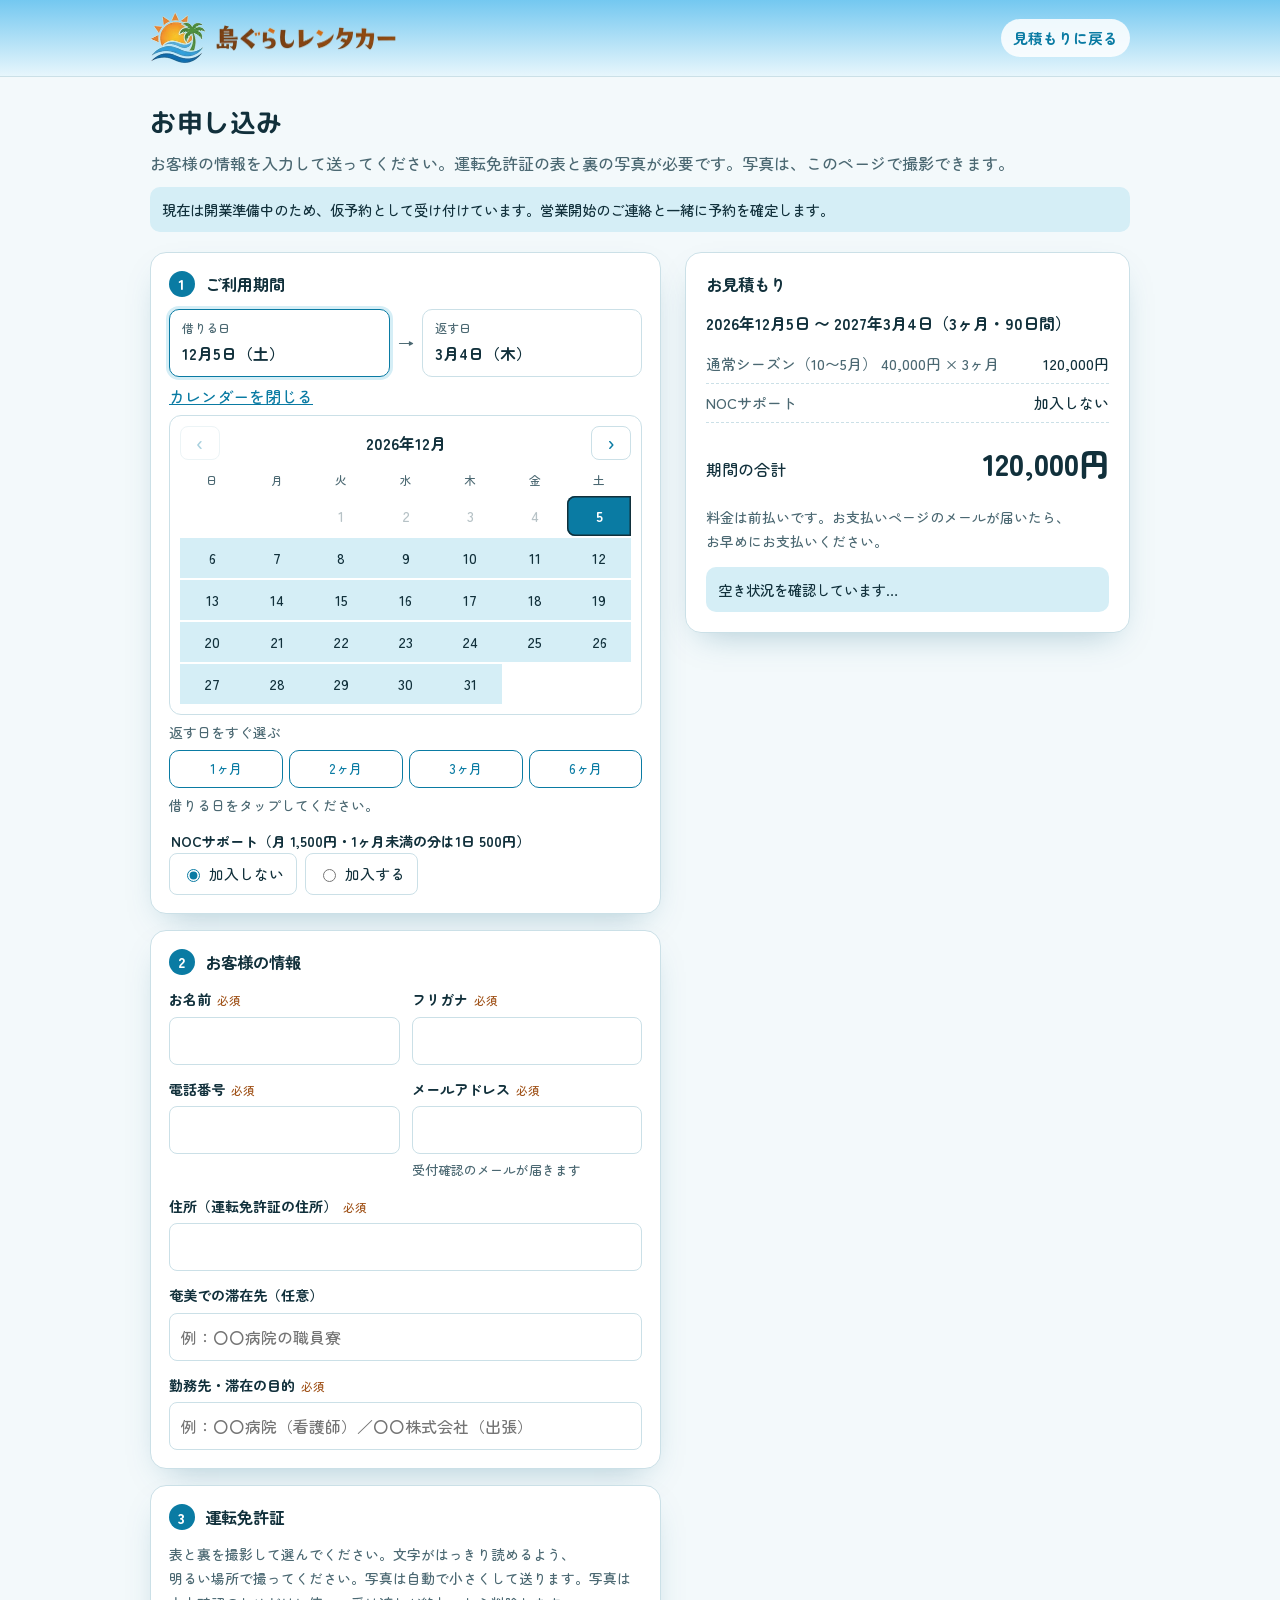
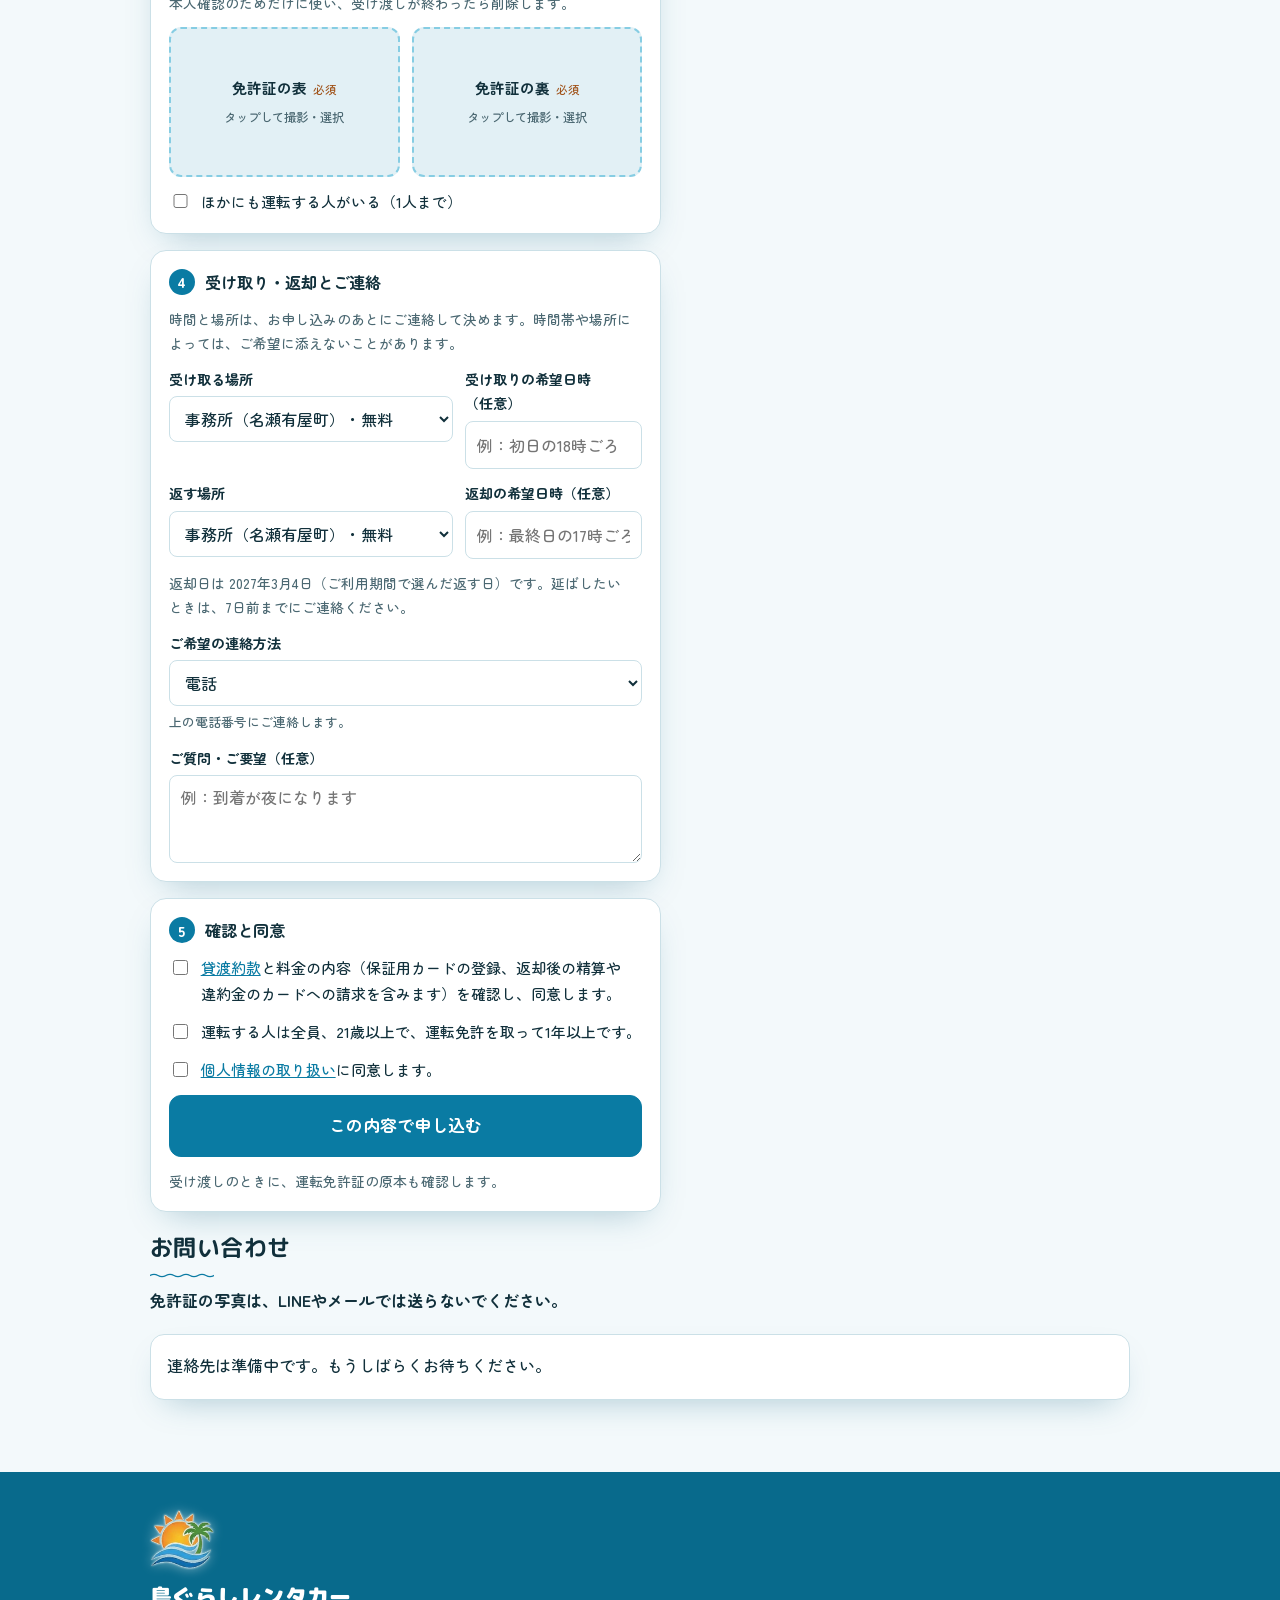
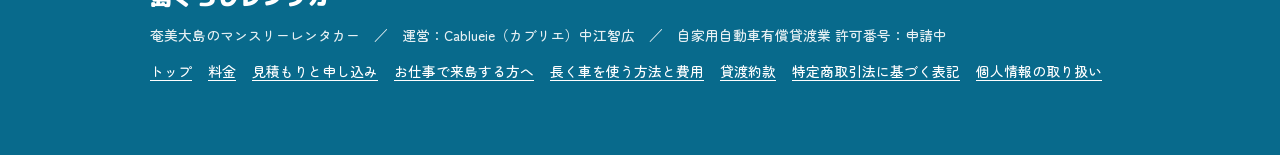
==== apply/index.html @ dd53dbc4 "免許証の画像は本人確認のあと削除する旨を掲載し、受け取りページに追加の運転者の住所欄を追加 - 個人情報の取り扱い：画像は本人確認と受け渡しのあと自動で削除、種類と番号は貸渡簿として2年保管 - 申し" ====
<!DOCTYPE html>
<html lang="ja">
<head>
<meta charset="utf-8">
<meta name="viewport" content="width=device-width, initial-scale=1">
<title>お申し込み｜島ぐらしレンタカー</title>
<meta name="description" content="島ぐらしレンタカーのお申し込みページです。">
<meta name="robots" content="noindex">
<meta property="og:type" content="website">
<meta property="og:site_name" content="島ぐらしレンタカー">
<meta property="og:title" content="お申し込み｜島ぐらしレンタカー">
<meta property="og:description" content="島ぐらしレンタカーのお申し込みページです。">
<meta property="og:url" content="https://cablueie-rentacar.com/apply/">
<meta property="og:image" content="https://cablueie-rentacar.com/og.png">
<meta property="og:locale" content="ja_JP">
<meta name="twitter:card" content="summary_large_image">
<meta name="theme-color" content="#0A7BA3">
<link rel="icon" href="../favicon-192.png" sizes="192x192" type="image/png">
<link rel="apple-touch-icon" href="../apple-touch-icon.png">
<link rel="preconnect" href="https://fonts.googleapis.com">
<link rel="preconnect" href="https://fonts.gstatic.com" crossorigin>
<link rel="stylesheet" href="https://fonts.googleapis.com/css2?family=M+PLUS+Rounded+1c:wght@700;800;900&amp;family=Montserrat:wght@800&amp;family=Zen+Maru+Gothic:wght@500;700;900&amp;family=IBM+Plex+Mono:wght@400;500&amp;display=swap">
<link rel="stylesheet" href="../assets/site.css?v=20261102">
</head>
<body class="subpage">
<header class="topbar"><div class="wrap topbar-in"><a class="tb-brand" href="../"><img class="tb-emblem" src="../assets/mark-112.webp" width="56" height="51" alt=""><img class="tb-name-img" src="../assets/name-360.webp" width="360" height="53" alt="島ぐらしレンタカー"></a><a class="tb-link" href="../#request">見積もりに戻る</a></div></header>
<main class="wrap apply-page" id="apply-page">
  <div class="apply-intro" id="apply-intro">
    <h1>お申し込み</h1>
    <p class="muted">お客様の情報を入力して送ってください。運転免許証の表と裏の写真が必要です。写真は、このページで撮影できます。</p>
    <div class="notice info" id="status-note" hidden></div>
  </div>
  <div class="req" id="req-area">
      <form id="req-form" class="apply" novalidate>
        <div class="group" role="group" aria-labelledby="g1">
          <h3 class="group-h" id="g1"><span class="step">1</span>ご利用期間</h3>
                    <div class="field" id="period-field">
            <div class="range-sum">
              <button type="button" class="rs" id="rs-start" aria-pressed="true"><span class="rs-k">借りる日</span><span class="rs-v" id="rs-start-v">—</span></button>
              <span class="rs-arrow" aria-hidden="true">→</span>
              <button type="button" class="rs" id="rs-end" aria-pressed="false"><span class="rs-k">返す日</span><span class="rs-v" id="rs-end-v">—</span></button>
            </div>
            <button type="button" class="linkish cal-toggle" id="cal-toggle">期間を変える</button>
            <div class="cal-wrap" id="cal-wrap" hidden>
            <div class="cal" id="cal">
              <div class="cal-head">
                <button type="button" class="cal-nav" id="cal-prev" aria-label="前の月">‹</button>
                <strong id="cal-title" aria-live="polite"></strong>
                <button type="button" class="cal-nav" id="cal-next" aria-label="次の月">›</button>
              </div>
              <div class="cal-wd" aria-hidden="true"><span>日</span><span>月</span><span>火</span><span>水</span><span>木</span><span>金</span><span>土</span></div>
              <div class="cal-grid" id="cal-grid"></div>
            </div>
            <div class="quick" id="quick" role="group" aria-label="返す日をすぐ選ぶ">
              <span class="small muted">返す日をすぐ選ぶ</span>
              <button type="button" class="btn ghost small" data-m="1">1ヶ月</button>
              <button type="button" class="btn ghost small" data-m="2">2ヶ月</button>
              <button type="button" class="btn ghost small" data-m="3">3ヶ月</button>
              <button type="button" class="btn ghost small" data-m="6">6ヶ月</button>
            </div>
            <p class="cal-msg" id="cal-msg" aria-live="polite"></p>
            </div>
            <input type="hidden" id="req-start"><input type="hidden" id="req-end">
          </div>
          <fieldset class="field">
            <legend>NOCサポート（月 <span data-price="nocMonth">1,500</span>円・1ヶ月未満の分は1日 <span data-price="nocDay">500</span>円）</legend>
            <div class="radios">
              <label><input type="radio" name="req-noc" id="req-noc-no" value="no" checked>加入しない</label>
              <label><input type="radio" name="req-noc" id="req-noc-yes" value="yes">加入する</label>
            </div>
          </fieldset>
        </div>

        <div class="group" role="group" aria-labelledby="g2">
          <h3 class="group-h" id="g2"><span class="step">2</span>お客様の情報</h3>
          <div class="two">
            <div class="field"><label for="req-name">お名前<span class="req-badge">必須</span></label><input type="text" id="req-name" autocomplete="name" required></div>
            <div class="field"><label for="req-kana">フリガナ<span class="req-badge">必須</span></label><input type="text" id="req-kana" required></div>
          </div>
          <div class="two">
            <div class="field"><label for="req-phone">電話番号<span class="req-badge">必須</span></label><input type="tel" id="req-phone" autocomplete="tel" inputmode="tel" required></div>
            <div class="field"><label for="req-email">メールアドレス<span class="req-badge">必須</span></label><input type="email" id="req-email" autocomplete="email" required><span class="hint">受付確認のメールが届きます</span></div>
          </div>
          <div class="field"><label for="req-address">住所（運転免許証の住所）<span class="req-badge">必須</span></label><input type="text" id="req-address" autocomplete="street-address" required></div>
          <div class="field"><label for="req-stay">奄美での滞在先（任意）</label><input type="text" id="req-stay" placeholder="例：〇〇病院の職員寮"></div>
          <div class="field"><label for="req-work">勤務先・滞在の目的<span class="req-badge">必須</span></label><input type="text" id="req-work" placeholder="例：〇〇病院（看護師）／〇〇株式会社（出張）" required></div>
        </div>

        <div class="group" role="group" aria-labelledby="g3">
          <h3 class="group-h" id="g3"><span class="step">3</span>運転免許証</h3>
          <p class="small muted">表と裏を撮影して選んでください。文字がはっきり読めるよう、明るい場所で撮ってください。写真は自動で小さくして送ります。写真は本人確認のためだけに使い、受け渡しが終わったら削除します。</p>
          <div class="uploads">
            <label class="upload" id="tile-front"><input type="file" id="lic-front" accept="image/*"><img alt="" hidden><span class="u-label">免許証の表<span class="req-badge">必須</span></span><span class="u-hint">タップして撮影・選択</span></label>
            <label class="upload" id="tile-back"><input type="file" id="lic-back" accept="image/*"><img alt="" hidden><span class="u-label">免許証の裏<span class="req-badge">必須</span></span><span class="u-hint">タップして撮影・選択</span></label>
          </div>
          <label class="check"><input type="checkbox" id="d2-on"><span>ほかにも運転する人がいる（1人まで）</span></label>
          <div id="d2-area" class="apply" hidden>
            <div class="field"><label for="d2-name">運転する人のお名前<span class="req-badge">必須</span></label><input type="text" id="d2-name"></div>
            <div class="uploads">
              <label class="upload" id="tile-d2front"><input type="file" id="d2-front" accept="image/*"><img alt="" hidden><span class="u-label">その人の免許証の表</span><span class="u-hint">タップして撮影・選択</span></label>
              <label class="upload" id="tile-d2back"><input type="file" id="d2-back" accept="image/*"><img alt="" hidden><span class="u-label">その人の免許証の裏</span><span class="u-hint">タップして撮影・選択</span></label>
            </div>
          </div>
        </div>

        <div class="group" role="group" aria-labelledby="g4">
          <h3 class="group-h" id="g4"><span class="step">4</span>受け取り・返却とご連絡</h3>
          <p class="small muted">時間と場所は、お申し込みのあとにご連絡して決めます。時間帯や場所によっては、ご希望に添えないことがあります。</p>
          <div class="two">
            <div class="field"><label for="req-handover">受け取る場所</label>
              <select id="req-handover">
                <option value="office">事務所（名瀬有屋町）・無料</option>
                <option value="naze">名瀬の市街地（港・病院・滞在先など）・500円</option>
                <option value="airport">奄美空港・3,000円</option>
                <option value="consult">その他の場所（相談・料金は別途）</option>
              </select></div>
            <div class="field"><label for="req-handover-time">受け取りの希望日時（任意）</label><input type="text" id="req-handover-time" placeholder="例：初日の18時ごろ"></div>
          </div>
          <div class="two">
            <div class="field"><label for="req-return">返す場所</label>
              <select id="req-return">
                <option value="office">事務所（名瀬有屋町）・無料</option>
                <option value="naze">名瀬の市街地（港・病院・滞在先など）・500円</option>
                <option value="airport">奄美空港・3,000円</option>
                <option value="consult">その他の場所（相談・料金は別途）</option>
              </select></div>
            <div class="field"><label for="req-return-time">返却の希望日時（任意）</label><input type="text" id="req-return-time" placeholder="例：最終日の17時ごろ"></div>
          </div>
          <p class="small muted" id="return-hint">返却日は、ご利用期間で選んだ「返す日」です。</p>
          <div class="field"><label for="req-contact">ご希望の連絡方法</label>
            <select id="req-contact">
              <option value="LINE">LINE</option><option value="電話" selected>電話</option><option value="SMS">SMS</option><option value="メール">メール</option>
            </select><span class="hint" id="contact-hint">上の電話番号にご連絡します。</span></div>
          <div class="field"><label for="req-note">ご質問・ご要望（任意）</label><textarea id="req-note" placeholder="例：到着が夜になります"></textarea></div>
        </div>

        <div class="group" role="group" aria-labelledby="g5">
          <h3 class="group-h" id="g5"><span class="step">5</span>確認と同意</h3>
          <label class="check" id="agree-terms-row"><input type="checkbox" id="agree-terms"><span><a href="../terms/" target="_blank" rel="noopener">貸渡約款</a>と料金の内容（保証用カードの登録、返却後の精算や違約金のカードへの請求を含みます）を確認し、同意します。</span></label>
          <label class="check" id="agree-driver-row"><input type="checkbox" id="agree-driver"><span>運転する人は全員、21歳以上で、運転免許を取って1年以上です。</span></label>
          <label class="check" id="agree-privacy-row"><input type="checkbox" id="agree-privacy"><span><a href="../#privacy" target="_blank" rel="noopener">個人情報の取り扱い</a>に同意します。</span></label>
          <div class="hp" aria-hidden="true"><label for="req-website">この欄は空のままにしてください</label><input type="text" id="req-website" tabindex="-1" autocomplete="off"></div>
          <div class="form-error" id="form-error" role="alert" hidden></div>
          <button type="submit" class="btn big" id="req-submit">この内容で申し込む</button>
          <p class="small muted">受け渡しのときに、運転免許証の原本も確認します。</p>
        </div>
      </form>

      <aside class="estimate" aria-labelledby="est-h" aria-live="polite">
        <h3 id="est-h">お見積もり</h3>
        <p class="est-period" id="est-period">開始日を選んでください</p>
        <dl class="est-rows">
          <div id="est-base-row"><dt id="est-base-label">基本料金</dt><dd id="est-base">—</dd></div>
          <div id="est-extra-row" hidden><dt id="est-extra-label">1ヶ月を超えた分</dt><dd id="est-extra">—</dd></div>
          <div id="est-ho-row" hidden><dt id="est-ho-label">受け渡し料</dt><dd id="est-ho">—</dd></div>
          <div><dt id="est-noc-label">NOCサポート</dt><dd id="est-noc">加入しない</dd></div>
        </dl>
        <div class="est-total"><span>期間の合計</span><strong id="est-total">—</strong></div>
        <p class="small muted" id="est-first"></p>
        <div class="notice ok" id="avail-check" hidden></div>
      </aside>
  </div>

    <div class="done" id="done" hidden tabindex="-1">
      <h3>お申し込みを受け付けました</h3>
      <div><span class="small muted">受付番号</span><br><span class="rid" id="done-id"></span></div>
      <dl>
        <dt>ご利用期間</dt><dd id="done-period"></dd>
        <dt>お見積り</dt><dd id="done-total"></dd>
      </dl>
      <p id="done-text">入力いただいたメールアドレスに、受付確認のメールを送りました。内容と運転免許証を確認したら、お支払いページのリンクをメールでお送りします。お支払いが済んだ時点で、予約が確定します。<strong>まだ予約は確定していません。</strong></p>
      <div class="done-line" id="done-line" hidden>
        <strong>LINEでのご連絡のために</strong>
        <p><span id="done-line-how"></span>受付番号「<span id="done-line-rid"></span>」を送ってください。こちらからはお客様のLINEを探せないため、先にメッセージをお願いします。</p>
        <a class="btn ghost" id="done-line-add" href="#" target="_blank" rel="noopener">LINEで友だち追加</a>
      </div>
      <a class="btn big" id="done-pay" href="#" hidden>お支払いに進む</a>
      <p class="small muted">メールが届かないときは、迷惑メールのフォルダを確認するか、下のお問い合わせ先にご連絡ください。</p>
    </div>

  <section id="contact" aria-labelledby="contact-h">
    <div class="sec-head">
      <h2 id="contact-h">お問い合わせ</h2>
      <p><strong>免許証の写真は、LINEやメールでは送らないでください。</strong></p>
    </div>
    <ul class="contact-list" id="contacts"></ul>
  </section>
</main>
<footer class="site-foot"><div class="wrap foot-in"><img class="foot-emblem" src="../assets/mark-112.webp" width="64" height="59" alt="" loading="lazy"><strong>島ぐらしレンタカー</strong><span>奄美大島のマンスリーレンタカー　／　運営：Cablueie（カブリエ）中江智広　／　自家用自動車有償貸渡業 許可番号：<span data-license>申請中</span></span><nav class="foot-nav" aria-label="サイト内のリンク"><a href="../">トップ</a><a href="../#price">料金</a><a href="../#request">見積もりと申し込み</a><a href="../work/">お仕事で来島する方へ</a><a href="../guide/">長く車を使う方法と費用</a><a href="../terms/">貸渡約款</a><a href="../legal/">特定商取引法に基づく表記</a><a href="../#privacy">個人情報の取り扱い</a></nav></div></footer>
<script src="../config.js"></script>
<script src="../assets/booking.js?v=20261101"></script>
<script src="../assets/shoot.js?v=20261101"></script>
<script src="../assets/hit.js?v=20261101"></script>
</body>
</html>
---- assets/site.css ----
/* Layout: a full-bleed Amami beach scene (sky, drifting clouds, turquoise sea, white sand, a little kei car) opens the page; below it one calm column (car card, terms, availability strip, request form), and the sea returns at the footer. One bright look by choice, in every theme. */
:root{
  color-scheme:light;
  --bg:#F3F9FB; --surface:#FFFFFF; --sunk:#E2F0F5; --ink:#11303B; --muted:#4B6872; --line:#CBE0E7;
  --sea:#0A7BA3; --sea-soft:#D5EEF6; --sea-ink:#FFFFFF; --hold:#86CDE3;
  --ok:#23825A; --ok-soft:#DBF2E5; --warn:#A0531A; --warn-soft:#FBEADB; --pick:#F3C58F;
  --sky-top:#74C8F0; --sky-mid:#B6E5F9; --sky-low:#E7F6FC;
  --sea-deep:#0B7FA8; --sea-mid:#18A7CB; --sea-shallow:#45CCD4; --sand:#F5E8CE;
  --hero-ink:#0E3442; --hero-sub:#24495A; --bark:#6E4526;
  --shadow:0 14px 34px -16px rgba(8,92,124,.35);
  --font-head:"M PLUS Rounded 1c","Zen Maru Gothic","Hiragino Maru Gothic ProN",sans-serif;
  --font-en:"Montserrat","Helvetica Neue",Arial,sans-serif;
  --navy:#14295E; --bark-1:#7A3A12; --bark-2:#C0661E;
  --font-display:"Zen Maru Gothic","Hiragino Maru Gothic ProN","Hiragino Sans",system-ui,sans-serif;
  --font-body:"Zen Maru Gothic","Hiragino Maru Gothic ProN","Hiragino Sans","Noto Sans JP",system-ui,sans-serif;
  --wave:url("data:image/svg+xml,%3Csvg xmlns='http://www.w3.org/2000/svg' viewBox='0 0 40 12'%3E%3Cpath d='M0 6 Q10 0 20 6 T40 6' fill='none' stroke='%230A7BA3' stroke-width='3.2' stroke-linecap='round'/%3E%3C/svg%3E");
  --font-data:"IBM Plex Mono",ui-monospace,Menlo,Consolas,monospace;
}
body{background:var(--bg);color:var(--ink);font-family:var(--font-body);font-weight:500;font-size:16px;line-height:1.75;-webkit-text-size-adjust:100%}
.wrap{width:100%;max-width:1012px;margin-inline:auto;padding-inline:16px;box-sizing:border-box}
#page{padding-block:44px 72px;display:grid;gap:64px}
h1,h2,h3{line-height:1.35;text-wrap:balance;margin:0}
h1,h2{font-family:var(--font-head);font-weight:700;letter-spacing:.02em;font-synthesis:none}
h1 b,h2 b,h1 strong,h2 strong{font-weight:inherit}
h2{font-size:1.45rem}
h3{font-size:1.02rem;font-weight:700}
p{margin:0}
a{color:var(--sea)}
:focus-visible{outline:3px solid var(--sea);outline-offset:2px}
.eyebrow{font-size:.78rem;letter-spacing:.14em;color:var(--sea);font-weight:700}
.muted{color:var(--muted)}
.small{font-size:.86rem}
.num{font-variant-numeric:tabular-nums}
section{display:grid;gap:20px;min-width:0}
.sec-head{display:grid;gap:6px}
.sec-head h2::after{content:"";display:block;width:64px;height:9px;margin-top:8px;background:var(--wave) left center/16px 9px repeat-x}

/* hero scene */
.scene{position:relative;overflow:hidden;background:linear-gradient(180deg,var(--sky-top) 0%,var(--sky-mid) 46%,var(--sky-low) 100%)}
.sky{position:absolute;inset:0;pointer-events:none;z-index:0}
.sun{position:absolute;top:-70px;right:7%;width:240px;height:240px;border-radius:50%;background:radial-gradient(circle,rgba(255,252,228,1) 0 20%,rgba(255,246,196,.6) 33%,rgba(255,246,196,0) 66%);animation:glow 7s ease-in-out infinite alternate}
.cloud{position:absolute;left:0;width:150px;height:42px;border-radius:42px;background:#fff;opacity:.95;animation:drift linear infinite;will-change:transform}
.cloud::before,.cloud::after{content:"";position:absolute;background:#fff;border-radius:50%}
.cloud::before{width:62px;height:62px;top:-30px;left:22px}
.cloud::after{width:84px;height:84px;top:-46px;left:58px}
.c1{top:66px;--s:1;animation-duration:110s;animation-delay:-38s}
.c2{top:150px;--s:.62;opacity:.85;animation-duration:150s;animation-delay:-100s}
.c3{top:30px;--s:.48;opacity:.8;animation-duration:170s;animation-delay:-20s}
.c4{top:118px;--s:.8;animation-duration:125s;animation-delay:-80s}
@keyframes drift{from{transform:translateX(-240px) scale(var(--s,1))}to{transform:translateX(calc(100vw + 60px)) scale(var(--s,1))}}
@keyframes glow{from{transform:scale(1)}to{transform:scale(1.08)}}
.scene .hero{position:relative;z-index:2;display:grid;grid-template-columns:minmax(0,1.25fr) minmax(0,1fr);gap:32px;align-items:end;padding-block:48px 118px}
.sea{position:absolute;left:0;bottom:0;width:100%;height:140px;display:block;z-index:1}
.car-run{position:absolute;left:0;bottom:6px;z-index:3;width:60px;height:38px;animation:drive 32s linear infinite;animation-delay:-11s;pointer-events:none}
.car-run svg{display:block;width:100%;height:100%;animation:bob .45s ease-in-out infinite alternate}
@keyframes drive{from{transform:translateX(-90px)}to{transform:translateX(calc(100vw + 20px))}}
@keyframes bob{from{transform:translateY(0)}to{transform:translateY(-1.5px)}}
.shore{height:28px;background:linear-gradient(var(--sand),var(--bg))}
.brand{display:flex;align-items:center;gap:clamp(10px,1.6vw,16px)}
.brand-mark{display:block;width:clamp(62px,8.6vw,110px);height:auto;flex:none}
.brand-text{display:grid;gap:2px;min-width:0}
.brand-name-img{display:block;width:min(430px,34vw);height:auto}
.brand-en-img{display:block;width:calc(min(430px,34vw) * .334);height:auto;margin-left:.6%}
@media (max-width:760px){ .brand-mark{width:62px} .brand-name-img{width:min(430px,calc(100vw - 110px))} .brand-en-img{width:calc(min(430px,calc(100vw - 110px)) * .334)} }
.hero h1{font-size:clamp(1.4rem,3.3vw,1.9rem);font-weight:700;margin-top:18px;color:var(--hero-ink)}
.hero .lead{margin-top:10px;color:var(--hero-sub);max-width:34em}
.pill{display:inline-flex;align-items:center;gap:8px;padding:4px 12px;border-radius:999px;font-size:.84rem;font-weight:500;background:var(--sunk);color:var(--ink)}
.pill::before{content:"";width:8px;height:8px;border-radius:50%;background:var(--muted)}
.pill[data-status="open"]{background:var(--ok-soft)} .pill[data-status="open"]::before{background:var(--ok)}
.pill[data-status="pre"]{background:rgba(255,255,255,.82)} .pill[data-status="pre"]::before{background:var(--sea)}
.pill[data-status="pause"]{background:var(--warn-soft)} .pill[data-status="pause"]::before{background:var(--warn)}
.price-card{background:rgba(255,255,255,.94);border:1px solid rgba(255,255,255,.9);border-radius:16px;padding:22px 22px 18px;display:grid;gap:12px;box-shadow:var(--shadow);-webkit-backdrop-filter:blur(6px);backdrop-filter:blur(6px)}
.price-line{display:flex;align-items:baseline;gap:6px;flex-wrap:wrap}
.price-big{font-family:var(--font-display);font-weight:800;font-size:clamp(2.4rem,6vw,3.2rem);line-height:1;letter-spacing:-.01em;font-variant-numeric:tabular-nums}
.price-unit{font-size:1rem;font-weight:500}
.season-note{font-size:.86rem;color:var(--muted);line-height:1.6;margin:0}
.season-note b{color:var(--ink);font-weight:700;font-variant-numeric:tabular-nums;white-space:nowrap}
.chips{display:flex;flex-wrap:wrap;gap:6px}
.chips .chip{flex:1 1 auto;text-align:center}
.chip{font-size:.8rem;padding:2px 10px;border-radius:6px;background:var(--sea-soft);color:var(--ink)}
.cta{display:flex;gap:10px;flex-wrap:wrap;margin-top:4px}
@media (max-width:520px){ .cta{display:grid;grid-template-columns:minmax(0,1fr)} .cta .btn{width:100%} }
.btn{display:inline-flex;align-items:center;justify-content:center;gap:6px;font:inherit;font-weight:700;font-size:.95rem;padding:10px 18px;border-radius:10px;border:1px solid var(--sea);background:var(--sea);color:var(--sea-ink);cursor:pointer;text-decoration:none}
.btn.ghost{background:transparent;color:var(--sea)}
.btn.small{padding:6px 12px;font-size:.84rem;font-weight:500}
.btn[disabled]{opacity:.55;cursor:not-allowed}

/* car card: shaped like a 車検証 grid */
.car{display:grid;grid-template-columns:minmax(0,1fr) minmax(0,1.3fr);gap:28px;align-items:start}
.shaken{border:1.5px solid var(--ink);border-radius:4px;background:var(--surface);font-size:.92rem}
.shaken-title{display:flex;justify-content:space-between;align-items:center;padding:8px 12px;border-bottom:1.5px solid var(--ink);font-weight:700;letter-spacing:.08em}
.shaken-title span{font-family:var(--font-data);font-size:.76rem;font-weight:400;color:var(--muted);letter-spacing:0}
.shaken dl{display:grid;grid-template-columns:7.5em minmax(0,1fr);margin:0}
.shaken dt,.shaken dd{padding:8px 12px;border-bottom:1px solid var(--line);margin:0}
.shaken dt{color:var(--muted);font-size:.82rem;border-right:1px solid var(--line);background:var(--sunk)}
.shaken dd{font-weight:500}
.shaken dl > :nth-last-child(-n+2){border-bottom:none}
.mono{font-family:var(--font-data)}
.car-notes{display:grid;gap:14px}
.note-row{display:grid;grid-template-columns:2.2em minmax(0,1fr);gap:10px;align-items:start}
.note-mark{width:2.2em;height:2.2em;border-radius:8px;background:var(--sea-soft);color:var(--sea);display:grid;place-items:center;font-weight:700;font-size:.9rem}

/* pricing */
.price-grid{display:grid;grid-template-columns:repeat(2,minmax(0,1fr));gap:16px}
.box{background:var(--surface);border:1px solid var(--line);border-radius:14px;padding:18px 20px;display:grid;gap:10px;min-width:0;box-shadow:var(--shadow)}
.box ul{margin:0;padding-left:1.2em;display:grid;gap:4px}
.fee-table{width:100%;border-collapse:collapse;font-size:.94rem}
.fee-table th,.fee-table td{padding:10px 12px;border-bottom:1px solid var(--line);text-align:left;vertical-align:top}
.fee-table th{font-weight:500}
.fee-table th.amt{text-align:right}
.fee-table td.amt{text-align:right;white-space:nowrap;font-variant-numeric:tabular-nums;font-weight:700}
.fee-table tr:last-child th,.fee-table tr:last-child td{border-bottom:none}
.table-wrap{overflow-x:auto;background:var(--surface);border:1px solid var(--line);border-radius:12px}
.terms{display:grid;grid-template-columns:repeat(2,minmax(0,1fr));gap:12px 28px;margin:0}
.terms div{display:grid;gap:2px;padding-block:10px;border-top:1px solid var(--line)}
.terms dt{font-weight:700;font-size:.95rem}
.terms dd{margin:0;color:var(--muted);font-size:.92rem}
.rule-list{margin:0;padding:0;list-style:none;display:grid;gap:8px}
.rule-list li{display:grid;grid-template-columns:1.2em minmax(0,1fr);gap:8px}
.rule-list li::before{content:"—";color:var(--sea);font-weight:700}
.rule-list li.strong{font-weight:700}

/* availability */
.avail-summary{display:flex;gap:12px 20px;flex-wrap:wrap;align-items:baseline}
.avail-summary strong{font-size:1.15rem}
.year{background:var(--surface);border:1px solid var(--line);border-radius:14px;box-shadow:var(--shadow);padding:16px 16px 12px;display:grid;gap:7px;overflow-x:auto}
.mrow{display:grid;grid-template-columns:4.6em minmax(0,1fr);gap:10px;align-items:center;min-width:290px}
.mlabel{font-family:var(--font-data);font-size:.76rem;color:var(--muted);white-space:nowrap}
.mlabel b{color:var(--ink);font-weight:500}
.days{display:grid;grid-template-columns:repeat(31,minmax(0,1fr));gap:2px}
.d{aspect-ratio:1;border-radius:2px;background:var(--sunk)}
.d.booked{background:var(--sea)}
.d.hold{background:repeating-linear-gradient(135deg,var(--hold) 0 2px,var(--sunk) 2px 4px)}
.d.past{opacity:.3}
.d.today{outline:1.5px solid var(--ink);outline-offset:1px}
.d.pick{background:var(--pick)}
.d.pick.booked,.d.pick.hold{box-shadow:inset 0 0 0 2px var(--warn)}
.legend{display:flex;gap:14px;flex-wrap:wrap;font-size:.8rem;color:var(--muted)}
.legend span{display:inline-flex;align-items:center;gap:6px}
.legend i{width:11px;height:11px;border-radius:2px;display:inline-block;background:var(--sunk)}
.legend i.booked{background:var(--sea)}
.legend i.hold{background:repeating-linear-gradient(135deg,var(--hold) 0 2px,var(--sunk) 2px 4px)}
.legend i.pick{background:var(--pick)}
.booked-list{margin:0;padding:0;list-style:none;display:grid;gap:4px;font-size:.9rem}

/* request */
.req{display:grid;grid-template-columns:minmax(0,1.15fr) minmax(0,1fr);gap:24px;align-items:start}
form{display:grid;gap:14px}
.field{display:grid;gap:5px;min-width:0}
.field label,.field legend{font-size:.88rem;font-weight:700}
.field .hint{font-size:.8rem;color:var(--muted)}
.req-badge{font-size:.72rem;font-weight:500;color:var(--warn);margin-left:6px}
input[type=text],input[type=tel],input[type=email],input[type=url],input[type=date],input[type=number],select,textarea{font:inherit;font-size:1rem;color:var(--ink);background:var(--surface);border:1px solid var(--line);border-radius:8px;padding:9px 11px;width:100%;box-sizing:border-box;min-width:0}
textarea{resize:vertical;min-height:5.5em;line-height:1.6}
fieldset{border:none;margin:0;padding:0;display:grid;gap:6px;min-width:0}
.radios{display:flex;gap:8px;flex-wrap:wrap}
.radios label{display:inline-flex;align-items:center;gap:6px;padding:7px 12px;border:1px solid var(--line);border-radius:8px;background:var(--surface);font-weight:500;font-size:.92rem;cursor:pointer}
.radios input{accent-color:var(--sea)}
.two{display:grid;grid-template-columns:repeat(2,minmax(0,1fr));gap:12px}
.fee-cap{font-size:1.02rem;margin:0}
/* period picker */
.range-sum{display:grid;grid-template-columns:minmax(0,1fr) auto minmax(0,1fr);gap:8px;align-items:center}
.rs{display:grid;gap:1px;text-align:left;font:inherit;padding:8px 12px;border:1.5px solid var(--line);border-radius:10px;background:var(--surface);color:var(--ink);cursor:pointer;min-width:0}
.rs[aria-pressed="true"]{border-color:var(--sea);box-shadow:0 0 0 3px var(--sea-soft)}
.rs:focus-visible,.cal-nav:focus-visible,.cd:focus-visible{outline:2px solid var(--sea);outline-offset:1px}
.rs-k{font-size:.76rem;color:var(--muted);font-weight:500}
.rs-v{font-weight:700;font-size:.98rem;font-variant-numeric:tabular-nums;white-space:nowrap;overflow:hidden;text-overflow:ellipsis}
.rs-arrow{color:var(--muted)}
.cal{border:1px solid var(--line);border-radius:12px;padding:10px;background:var(--surface);display:grid;gap:4px}
.cal-head{display:flex;align-items:center;justify-content:space-between;gap:8px;padding-bottom:4px}
.cal-head strong{font-size:1rem;font-variant-numeric:tabular-nums}
.cal-nav{font:inherit;font-size:1.25rem;line-height:1;width:40px;height:34px;border-radius:8px;border:1px solid var(--line);background:var(--surface);color:var(--sea);cursor:pointer}
.cal-nav:disabled{opacity:.35;cursor:default}
.cal-wd,.cal-grid{display:grid;grid-template-columns:repeat(7,minmax(0,1fr));gap:2px 0}
.cal-wd span{text-align:center;font-size:.72rem;color:var(--muted);padding-block:2px}
.cd{font:inherit;font-size:.9rem;font-variant-numeric:tabular-nums;height:40px;min-width:0;border:0;border-radius:8px;background:transparent;color:var(--ink);cursor:pointer;padding:0}
@media (hover:hover){ .cd:hover:not(:disabled):not(.start):not(.end){background:var(--sea-soft)} }
.cd.blank{visibility:hidden}
.cd:disabled{color:var(--muted);opacity:.4;cursor:default}
.cd.today{box-shadow:inset 0 0 0 1.5px var(--ink)}
.cd.booked{background:var(--sunk);color:var(--muted);text-decoration:line-through}
.cd.hold{background:repeating-linear-gradient(135deg,var(--hold) 0 2px,var(--sunk) 2px 4px);color:var(--muted)}
.cd.short{color:var(--muted)}
.cd.far{color:var(--muted);opacity:.5}
.cd.in{background:var(--sea-soft);border-radius:0}
.cd.start,.cd.end{background:var(--sea);color:var(--sea-ink);font-weight:700}
.cd.start.has-end{border-radius:8px 0 0 8px}
.cd.end{border-radius:0 8px 8px 0}
.quick{display:grid;grid-template-columns:repeat(4,minmax(0,1fr));gap:6px;align-items:center}
.quick > span{grid-column:1/-1}
.cal-msg{min-height:1.5em;font-size:.86rem;color:var(--muted);margin:0}
.cal-msg.warn{color:var(--warn);font-weight:500}
.estimate{position:sticky;top:calc(env(safe-area-inset-top,0px) + 16px);background:var(--surface);border:1px solid var(--line);border-radius:16px;padding:20px;display:grid;gap:14px;box-shadow:var(--shadow)}
.est-period{font-weight:700}
.est-rows{display:grid;gap:6px;margin:0}
.est-rows div{display:flex;justify-content:space-between;gap:12px;font-size:.93rem;border-bottom:1px dashed var(--line);padding-bottom:6px}
.est-rows dt{color:var(--muted)}
.est-rows dd{margin:0;font-weight:500;text-align:right;font-variant-numeric:tabular-nums;white-space:nowrap}
.est-total{display:flex;justify-content:space-between;align-items:baseline;gap:12px}
.est-total strong{font-family:var(--font-display);font-size:1.9rem;font-weight:800;font-variant-numeric:tabular-nums}
.notice{border-radius:10px;padding:10px 12px;font-size:.9rem}
.notice.ok{background:var(--ok-soft)}
.notice.warn{background:var(--warn-soft)}
.notice.info{background:var(--sea-soft)}
.result{display:grid;gap:12px;background:var(--surface);border:1.5px solid var(--sea);border-radius:14px;padding:18px 20px}
.result textarea{font-size:.9rem;min-height:15em;background:var(--sunk)}
.contact-list{margin:0;padding:0;list-style:none;display:grid;grid-template-columns:repeat(auto-fit,minmax(220px,1fr));gap:12px}
.contact-list li{display:grid;grid-template-rows:auto 1fr;align-content:start;gap:4px;min-width:0;padding:16px;background:var(--surface);border:1px solid var(--line);border-radius:14px;box-shadow:var(--shadow)}
.contact-list .k{font-size:.8rem;font-weight:700;letter-spacing:.06em;color:var(--sea)}
.contact-list .v{font-weight:700;font-size:1.05rem;user-select:all;overflow-wrap:anywhere}
.contact-list .v.note{font-weight:400;font-size:.92rem;color:var(--muted);user-select:auto}
.contact-list .acts{display:flex;flex-wrap:wrap;gap:8px;margin-top:10px}
.contact-list .acts .btn{flex:1 1 auto}
.contact-list .msg:empty{display:none}


.foot-scene{position:relative;background:linear-gradient(transparent 0 70px,var(--sea-deep) 70px);padding-top:70px;margin-top:8px}
.sea-foot{position:absolute;left:0;top:0;width:100%;height:72px;display:block}
footer{display:grid;gap:6px;justify-items:start;font-size:.86rem;color:rgba(255,255,255,.9);padding-block:18px 36px}
.foot-emblem{width:64px;height:auto;margin-bottom:4px;filter:drop-shadow(0 0 1px rgba(255,255,255,.9)) drop-shadow(0 0 6px rgba(255,255,255,.5))}
footer strong{color:#fff;font-family:var(--font-head);font-size:1.35rem;font-weight:900;letter-spacing:.02em}

@media (max-width:760px){
  .scene .hero,.car,.req,.price-grid{grid-template-columns:minmax(0,1fr)}
  .scene .hero{padding-block:36px 112px}
  .sea{height:124px}
  .terms{grid-template-columns:minmax(0,1fr)}
  .estimate{position:static}
  #page{gap:52px}
}
@media (max-width:420px){ .two{grid-template-columns:minmax(0,1fr)} }
@media (prefers-reduced-motion:reduce){ *{scroll-behavior:auto!important;transition:none!important} .cloud,.sun,.car-run,.car-run svg{animation:none!important} .car-run{transform:translateX(12vw)} }
html{scroll-behavior:smooth}

/* standalone page reset */
html,body{margin:0}
*,*::before,*::after{box-sizing:border-box}
img{max-width:100%}
[hidden]{display:none!important}

/* application form */
.apply{display:grid;gap:16px;min-width:0}
.group{display:grid;gap:12px;padding:18px;border:1px solid var(--line);border-radius:16px;background:var(--surface);box-shadow:var(--shadow);min-width:0}
.group-h{display:flex;align-items:center;gap:10px;font-size:1.02rem}
.step{display:inline-grid;place-items:center;width:1.8em;height:1.8em;border-radius:50%;background:var(--sea);color:var(--sea-ink);font-family:var(--font-display);font-weight:800;font-size:.9rem;flex:none}
.uploads{display:grid;grid-template-columns:repeat(2,minmax(0,1fr));gap:12px}
.upload{position:relative;display:grid;place-items:center;align-content:center;gap:6px;min-height:150px;border:2px dashed var(--hold);border-radius:12px;background:var(--sunk);text-align:center;padding:12px;cursor:pointer;overflow:hidden}
.upload input{position:absolute;inset:0;width:100%;height:100%;opacity:0;cursor:pointer}
.upload img{max-height:118px;border-radius:6px;object-fit:contain}
.upload .u-label{font-weight:700;font-size:.92rem}
.upload .u-hint{font-size:.78rem;color:var(--muted)}
.upload.has{border-style:solid;border-color:var(--sea);background:var(--surface)}
.upload.err{border-color:var(--warn);background:var(--warn-soft)}
.upload:focus-within{outline:3px solid var(--sea);outline-offset:2px}
.upload.shoot input{inset:auto;left:0;top:0;width:1px;height:1px;pointer-events:none}
.u-btns{display:flex;flex-wrap:wrap;justify-content:center;gap:8px;margin-top:4px}
.u-btn{min-height:44px;padding:8px 14px;border:2px solid var(--sea);border-radius:999px;background:var(--sea);color:#fff;font:inherit;font-size:.88rem;font-weight:700;cursor:pointer}
.u-btn.ghost{background:var(--surface);color:var(--sea)}
.uses{display:grid;grid-template-columns:repeat(3,minmax(0,1fr));gap:12px}
.use{background:var(--surface);border:1px solid var(--line);border-radius:14px;padding:16px 18px;display:grid;gap:6px;align-content:start}
.use strong{color:var(--sea-deep,var(--sea))}
.use p{margin:0;font-size:.92rem}
@media (max-width:760px){ .uses{grid-template-columns:minmax(0,1fr)} }
.done-line{display:grid;gap:8px;padding:14px 16px;border:2px solid #06C755;border-radius:12px;background:var(--surface)}
.done-line p{margin:0}
.done-line .btn{justify-self:start}
.check{display:flex;gap:10px;align-items:flex-start;font-size:.93rem;cursor:pointer}
.check input{margin-top:.38em;width:1.1em;height:1.1em;accent-color:var(--sea);flex:none}
.field.invalid input,.field.invalid select,.field.invalid textarea{border-color:var(--warn);box-shadow:0 0 0 3px var(--warn-soft)}
.check.invalid{color:var(--warn)}
.form-error{background:var(--warn-soft);border-radius:12px;padding:12px 14px;font-size:.92rem}
.form-error ul{margin:6px 0 0;padding-left:1.2em}
.btn.big{padding:15px 22px;font-size:1.05rem;width:100%;border-radius:12px}
.hp{position:absolute;left:-9999px;top:auto;width:1px;height:1px;overflow:hidden}
.done{display:grid;gap:14px;background:var(--surface);border:2px solid var(--ok);border-radius:16px;padding:22px;box-shadow:var(--shadow)}
.done .rid{font-family:var(--font-data);font-size:1.7rem;font-weight:500;color:var(--sea);letter-spacing:.02em}
.done dl{display:grid;grid-template-columns:7em minmax(0,1fr);gap:6px 12px;margin:0;font-size:.95rem}
.done dt{color:var(--muted)}
.done dd{margin:0;font-weight:500}

/* terms & privacy */
.yakkan{border:1px solid var(--line);border-radius:16px;background:var(--surface);box-shadow:var(--shadow)}
.yakkan summary{cursor:pointer;padding:16px 18px;font-weight:700;list-style:none;display:flex;justify-content:space-between;align-items:center;gap:12px}
.yakkan summary::-webkit-details-marker{display:none}
.yakkan summary::after{content:"読む";font-weight:500;color:var(--sea);font-size:.9rem;white-space:nowrap}
.yakkan[open] summary::after{content:"閉じる"}
.yk-body{padding:0 18px 18px;max-height:65vh;overflow:auto;font-size:.9rem;line-height:1.85}
.yk-body p{margin:0 0 4px}
.yk-ch{margin:16px 0 4px;font-size:1rem;color:var(--sea)}
.yk-art{margin:12px 0 2px;font-size:.93rem}
.privacy{display:grid;gap:10px;background:var(--surface);border:1px solid var(--line);border-radius:16px;padding:18px 20px;box-shadow:var(--shadow)}
.privacy ul{margin:0;padding-left:1.2em;display:grid;gap:4px}
@media (max-width:420px){ .uploads{grid-template-columns:minmax(0,1fr)} .done dl{grid-template-columns:minmax(0,1fr)} }
/* ---- public site additions (GitHub Pages) ---- */
.h1-sub{display:block;font-family:var(--font-head);font-size:.62em;font-weight:800;letter-spacing:.04em;color:var(--navy);margin-bottom:6px}

/* FAQ */
.faq{display:grid;gap:8px}
.faq-item{background:var(--surface);border:1px solid var(--line);border-radius:12px;padding:0}
.faq-item summary{cursor:pointer;list-style:none;padding:14px 44px 14px 16px;font-weight:700;position:relative}
.faq-item summary::-webkit-details-marker{display:none}
.faq-item summary::after{content:"+";position:absolute;right:16px;top:50%;transform:translateY(-50%);font-size:1.3rem;color:var(--sea);font-weight:500}
.faq-item[open] summary::after{content:"−"}
.faq-item summary:focus-visible{outline:2px solid var(--sea);outline-offset:2px;border-radius:12px}
.faq-item p{margin:0;padding:0 16px 16px;color:var(--ink)}

/* links to terms / legal */
.doc-links{display:grid;grid-template-columns:repeat(2,minmax(0,1fr));gap:10px}
.doc-link{display:grid;gap:4px;padding:16px 18px;background:var(--surface);border:1px solid var(--line);border-radius:14px;color:var(--ink);text-decoration:none;box-shadow:var(--shadow)}
.doc-link strong{color:var(--sea)}
.doc-link span{font-size:.88rem;color:var(--muted)}
.doc-link:hover{border-color:var(--sea)}
@media (max-width:620px){ .doc-links{grid-template-columns:minmax(0,1fr)} }

footer .foot-nav{display:flex;flex-wrap:wrap;gap:6px 16px;margin-top:6px}
footer .foot-nav a{color:#fff;text-decoration:underline;text-underline-offset:3px}

/* sub pages */
body.subpage{background:var(--bg)}
.topbar{background:linear-gradient(180deg,var(--sky-top),var(--sky-low));border-bottom:1px solid var(--line)}
.topbar-in{display:flex;align-items:center;justify-content:space-between;gap:12px;padding-block:12px}
.tb-brand{display:inline-flex;align-items:center;gap:10px;text-decoration:none}
.tb-link{font-weight:700;color:var(--sea);text-decoration:none;font-size:.92rem;background:rgba(255,255,255,.85);padding:6px 12px;border-radius:999px;white-space:nowrap}
.tb-emblem{display:block;width:56px;height:auto}
.tb-name-img{display:block;width:180px;height:auto}
@media (max-width:480px){ .tb-brand{gap:6px} .tb-name-img{width:126px} .tb-emblem{width:40px} .tb-link{font-size:.84rem;padding:6px 10px} }
.doc{padding-block:28px 48px;display:grid;gap:16px;max-width:820px}
.doc h1{font-size:1.6rem}
.doc .yk-body{max-height:none;overflow:visible;padding:18px 20px;background:var(--surface);border:1px solid var(--line);border-radius:14px}
.legal-table{width:100%;border-collapse:collapse;font-size:.93rem}
.legal-table th,.legal-table td{padding:12px 14px;border-bottom:1px solid var(--line);vertical-align:top;text-align:left}
.legal-table th{width:11em;background:var(--sunk);font-weight:700;white-space:nowrap}
.legal-table tr:last-child th,.legal-table tr:last-child td{border-bottom:0}
@media (max-width:560px){ .legal-table th,.legal-table td{display:block;width:auto;white-space:normal} .legal-table th{border-bottom:0;padding-bottom:4px} }
footer.site-foot{background:#086a8c;margin-top:24px}
.foot-in{display:grid;gap:6px;padding-block:20px 36px}

/* pay page */
.pay{padding-block:28px 48px;display:grid;gap:16px;max-width:640px}
.pay h1{font-size:1.6rem}
.pay-card{background:var(--surface);border:1px solid var(--line);border-radius:16px;box-shadow:var(--shadow);padding:20px;display:grid;gap:14px}
.pay-rows{margin:0;display:grid;gap:8px}
.pay-rows div{display:grid;grid-template-columns:7em minmax(0,1fr);gap:10px;font-size:.94rem}
.pay-rows dt{color:var(--muted)}
.pay-rows dd{margin:0;font-weight:500}
.pay-amount{display:flex;align-items:baseline;gap:6px;flex-wrap:wrap}
.pay-amount .num{font-family:var(--font-display);font-weight:800;font-size:2.4rem;line-height:1;font-variant-numeric:tabular-nums}
.pay-actions{display:grid;gap:10px}
.pay-actions .btn{width:100%;padding:14px 18px;font-size:1rem}
.pay-methods{font-size:.84rem;color:var(--muted);margin:0}
.bank-box{background:var(--sunk);border-radius:12px;padding:14px 16px;display:grid;gap:6px}
.bank-box .v{font-weight:700;user-select:all;word-break:break-all}
#checkout{min-height:120px}
.pay-status{display:inline-flex;align-items:center;gap:6px;font-size:.84rem;font-weight:700;padding:3px 10px;border-radius:999px;background:var(--sunk);justify-self:start}
.pay-status[data-s="paid"]{background:var(--ok-soft);color:var(--ok)}
.pay-status[data-s="pending"]{background:var(--warn-soft);color:var(--warn)}
.pay-status[data-s="unpaid"]{background:var(--sea-soft);color:var(--sea)}
.linkish{background:none;border:0;padding:0;font:inherit;color:var(--sea);text-decoration:underline;cursor:pointer;justify-self:start}

/* 振込・コンビニ払いの手続き中 */
.pay-wait{display:grid;gap:10px}
.pay-wait .btn{width:100%;padding:12px 18px}
.switch-confirm{display:grid;gap:10px;padding:14px 16px;border-radius:12px;background:var(--warn-soft)}
.switch-confirm p{margin:0}
.switch-btns{display:grid;grid-template-columns:repeat(2,minmax(0,1fr));gap:8px}
@media (max-width:420px){ .switch-btns{grid-template-columns:minmax(0,1fr)} }
/* 書類の提出ページ */
.doc-form{display:grid;gap:14px}
.doc-kinds{display:grid;gap:8px}
.doc-kinds label.off{opacity:.5}

/* 保証用カード */
.pay-card.guard{border:2px solid var(--sea)}
.pay-card.guard h2{font-size:1.05rem;margin:0}
.pay-card.guard p{margin:0}
.pay-card.guard .btn{width:100%;padding:14px 18px;font-size:1rem}

/* 説明ページ（guide / work） */
.doc.guide h2{font-size:1.2rem;margin:18px 0 0}
.doc.guide ul,.doc.guide ol{padding-left:1.3em;display:grid;gap:6px;margin:0}
.doc.guide p{margin:0}
.crumbs{font-size:.84rem;color:var(--muted)}
.crumbs a{color:var(--sea)}
.cta-row{display:flex;flex-wrap:wrap;gap:10px}

/* ================= 読みやすさの見直し（2026-10） ================= */
/* 日本語の改行：文節の途中で折り返さない（対応ブラウザ）。長いURLなどははみ出させない */
body{line-break:strict;overflow-wrap:anywhere}
h1,h2,h3,p,li,dt,dd,summary,th,td,label,.btn{word-break:auto-phrase}
p,li,dd{text-wrap:pretty}
.nb{display:inline-block}
.h1-note{display:block;font-family:var(--font-body);font-size:.6em;font-weight:700;color:var(--muted);margin-top:6px}

/* 折りたたみ */
.folds{display:grid;gap:8px}
/* PC では、折りたたみの行とよくある質問を2列に（行の右側が空かないように） */
@media (min-width:900px){
  .folds.cols,.faq.cols{grid-template-columns:repeat(2,minmax(0,1fr));column-gap:12px;align-items:start}
  .folds.cols > .fold:last-child:nth-child(odd),.faq.cols > .faq-item:last-child:nth-child(odd){grid-column:1/-1}
  /* 数が奇数のとき、最後の1つは横いっぱいにして、見出しと説明を1行に並べる */
  .folds.cols > .fold:last-child:nth-child(odd) > summary{grid-template-columns:auto minmax(0,1fr);align-items:baseline;column-gap:18px}
}
.fold{background:var(--surface);border:1px solid var(--line);border-radius:12px}
.fold > summary{cursor:pointer;list-style:none;padding:13px 46px 13px 16px;position:relative;display:grid;gap:1px}
.fold > summary::-webkit-details-marker{display:none}
.fold > summary::after{content:"+";position:absolute;right:16px;top:50%;transform:translateY(-50%);font-size:1.3rem;line-height:1;color:var(--sea);font-weight:500}
.fold[open] > summary::after{content:"−"}
.fold > summary:focus-visible{outline:2px solid var(--sea);outline-offset:2px;border-radius:12px}
.fold-t{font-weight:700}
.fold-s{font-size:.86rem;color:var(--muted)}
.fold-body{padding:0 16px 16px;display:grid;gap:10px;font-size:.95rem}
.fold-body ul,.fold-body ol,.doc.guide .fold-body ul{margin:0;padding-left:1.25em;display:grid;gap:5px}
.fold-body .table-wrap{border-radius:10px}
.fold-group-h{font-size:1.02rem;margin-top:8px}

/* 季節ごとの料金：3つの数字と、月の帯 */
.seasons{display:grid;grid-template-columns:repeat(3,minmax(0,1fr));gap:8px}
.seasons.two,.season-mini.two{grid-template-columns:repeat(2,minmax(0,1fr))}
/* 上の料金カード：2つのシーズンを大きく並べる */
.price-duo{display:grid;grid-template-columns:repeat(2,minmax(0,1fr));gap:8px}
.pd{position:relative;background:var(--surface);border:1px solid var(--line);border-radius:12px;padding:12px 12px 11px;display:grid;gap:5px;align-content:start;min-width:0}
.pd::before{content:"";width:28px;height:6px;border-radius:3px;background:var(--s-color)}
.pd[data-season="normal"]{--s-color:#2C9CC4}
.pd[data-season="summer"]{--s-color:#0B5F80}
.pd-name{font-weight:700;font-size:.92rem;line-height:1.35;display:grid}
.pd-name small{font-weight:400;font-size:.76rem;color:var(--muted)}
.price-card{container-type:inline-size}
/* 数字の大きさは、カードの幅に合わせる（箱からはみ出さないように）。1行目は、幅の単位 cqi が使えないブラウザ用 */
.pd strong{font-family:var(--font-display);font-weight:800;font-size:clamp(1.1rem,5.4vw,1.9rem);font-size:clamp(1rem,calc(9.5cqi - 5.4px),1.9rem);line-height:1.1;letter-spacing:-.01em;font-variant-numeric:tabular-nums;white-space:nowrap}
.pd strong small{font-family:var(--font-body);font-size:.42em;font-weight:500;letter-spacing:0;margin-left:3px}
.pd.now{border-color:var(--sea);box-shadow:0 0 0 2px var(--sea-soft)}
.pd.now::after{content:"いま";position:absolute;top:-9px;right:8px;font-size:.68rem;font-weight:700;background:var(--sea);color:var(--sea-ink);border-radius:999px;padding:1px 8px}
.price-card .cta .btn{flex:1 1 auto;text-align:center}
@media (min-width:761px){ .price-card .chips{display:grid;grid-template-columns:repeat(2,minmax(0,1fr))} }
/* 料金：月額と1日料金を横に並べる（スマホでは縦に） */
.rates{display:grid;grid-template-columns:repeat(2,minmax(0,1fr));gap:20px 24px;align-items:start}
.rate{display:grid;gap:12px;min-width:0}
@media (max-width:760px){ .rates{grid-template-columns:minmax(0,1fr)} }
/* PCでは、月のバーを2つの欄の下いっぱいに伸ばす（シーズンは月額にも1日料金にも共通） */
@media (min-width:761px){
  .rates{row-gap:12px}
  .rates > .rate{display:contents}
  .rates > .rate > *{grid-column:1;min-width:0}
  .rates > .rate + .rate > *{grid-column:2}
  .rates > .rate > .fee-cap{grid-row:1}
  .rates > .rate > .seasons{grid-row:2}
  .rates > .rate > .months{grid-row:3;grid-column:1/-1}
  .rates > .rate > p{grid-row:4}
}
.season{position:relative;background:var(--surface);border:1px solid var(--line);border-radius:12px;padding:12px 8px;display:grid;gap:2px;justify-items:center;text-align:center;min-width:0}
.season::before{content:"";width:28px;height:6px;border-radius:3px;background:var(--s-color);margin-bottom:4px}
.season[data-season="winter"]{--s-color:#8CCFE6}
.season[data-season="normal"]{--s-color:#2C9CC4}
.season[data-season="summer"]{--s-color:#0B5F80}
.season .s-name{font-weight:700;font-size:.95rem}
.season .s-months{font-size:.74rem;color:var(--muted);line-height:1.4}
.season strong{font-family:var(--font-display);font-weight:800;font-size:clamp(1.1rem,4.6vw,1.7rem);line-height:1.25;font-variant-numeric:tabular-nums;white-space:nowrap}
.season strong small{font-family:var(--font-body);font-size:.55em;font-weight:500;margin-left:1px}
.season.now{border-color:var(--sea);box-shadow:0 0 0 2px var(--sea-soft)}
.season.now::after{content:"いま";position:absolute;top:-9px;right:8px;font-size:.68rem;font-weight:700;background:var(--sea);color:var(--sea-ink);border-radius:999px;padding:1px 8px}
.months{display:grid;grid-template-columns:repeat(12,minmax(0,1fr));gap:2px}
.months span{display:grid;justify-items:center;gap:3px;font-size:.68rem;color:var(--muted);font-variant-numeric:tabular-nums;line-height:1.2}
.months span::before{content:"";width:100%;height:10px;border-radius:2px;background:#2C9CC4}
.months span.w::before{background:#8CCFE6}
.months span.s::before{background:#0B5F80}
.months span.now{color:var(--ink);font-weight:700}
.months span.now::before{box-shadow:0 0 0 2px var(--surface),0 0 0 3.5px var(--ink)}
.season-mini{display:grid;grid-template-columns:repeat(3,minmax(0,1fr));gap:6px}
.season-mini .season{padding:8px 4px;border-radius:10px}
.season-mini .season strong{font-size:1.02rem}
.season-mini .season::before{margin-bottom:2px}

/* 数字のタイル */
.tiles{display:grid;grid-template-columns:repeat(3,minmax(0,1fr));gap:8px}
.tile{background:var(--surface);border:1px solid var(--line);border-radius:12px;padding:12px;display:grid;gap:2px;align-content:start;min-width:0}
.tile-k{font-size:.8rem;color:var(--muted);font-weight:700}
.tile-v{font-family:var(--font-display);font-weight:800;font-size:1.25rem;line-height:1.3;font-variant-numeric:tabular-nums}
.tile-v small{font-family:var(--font-body);font-size:.62em;font-weight:500}
.tile-n{font-size:.78rem;color:var(--muted)}
/* PC では、タイルの中を「項目 ― 値」の1行にして、右側が空かないようにする */
@media (min-width:900px){
  .tiles .tile{grid-template-columns:minmax(0,1fr) auto;align-items:baseline;column-gap:12px;padding:12px 14px}
  .tiles .tile-v{text-align:right}
  .tiles .tile-n{grid-column:1/-1}
}
@media (max-width:560px){
  .tiles.stack{grid-template-columns:minmax(0,1fr)}
  .tiles.stack .tile{grid-template-columns:minmax(0,1fr) auto;align-items:baseline;column-gap:10px}
  .tiles.stack .tile-n{grid-column:1/-1}
  .tile{padding:10px}
  .tile-v{font-size:1.08rem}
}

/* 含まれるもの・別にかかるもの */
.incl,.box ul.incl{margin:0;padding:0;list-style:none;display:grid;gap:6px}
.incl li{display:grid;grid-template-columns:1.4em minmax(0,1fr);gap:6px;align-items:start}
.incl li::before{content:"✓";color:var(--ok);font-weight:700}
.incl.extra li::before{content:"＋";color:var(--muted)}

/* 決まり */
.rules{display:grid;grid-template-columns:repeat(2,minmax(0,1fr));gap:8px;margin:0;padding:0;list-style:none}
.rules li{display:grid;grid-template-columns:2em minmax(0,1fr);gap:10px;align-items:start;background:var(--surface);border:1px solid var(--line);border-radius:12px;padding:12px 14px}
.rules .mk{width:2em;height:2em;border-radius:50%;display:grid;place-items:center;font-weight:700;background:var(--ok-soft);color:var(--ok)}
.rules li.ng .mk{background:var(--warn-soft);color:var(--warn)}
.rules strong{display:block;line-height:1.5}
.rules .rule-d{font-size:.86rem;color:var(--muted)}
@media (max-width:620px){ .rules{grid-template-columns:minmax(0,1fr)} }

/* 流れ（ステップ） */
.steps,.doc.guide ol.steps{display:grid;grid-template-columns:repeat(4,minmax(0,1fr));gap:8px;margin:0;padding:0;list-style:none;counter-reset:step}
.steps li{counter-increment:step;background:var(--surface);border:1px solid var(--line);border-radius:12px;padding:14px 12px 12px;display:grid;gap:2px;align-content:start}
.steps li::before{content:counter(step);display:grid;place-items:center;width:1.7em;height:1.7em;border-radius:50%;background:var(--sea);color:var(--sea-ink);font-family:var(--font-display);font-weight:800;font-size:.9rem;margin-bottom:4px}
.steps strong{line-height:1.45}
.steps span{font-size:.84rem;color:var(--muted)}
@media (max-width:760px){
  .steps,.doc.guide ol.steps{grid-template-columns:minmax(0,1fr);gap:6px}
  .steps li{grid-template-columns:1.9em minmax(0,1fr);column-gap:10px;padding:10px 12px}
  .steps li::before{grid-row:1/3;margin:0}
  .steps span{grid-column:2}
}

/* 比べ方：向いている期間の図と、方法ごとのカード */
.span-chart{margin:0;background:var(--surface);border:1px solid var(--line);border-radius:14px;padding:16px 16px 12px;display:grid;gap:10px}
.span-chart figcaption,.cost figcaption{font-weight:700;font-size:.95rem}
.span-rows{display:grid;gap:10px}
.span-row{display:grid;gap:4px}
.span-name{font-size:.86rem;font-weight:700;display:flex;flex-wrap:wrap;justify-content:space-between;gap:0 10px}
.span-name small{font-size:.8rem;font-weight:400;color:var(--muted)}
.span-track{display:grid;grid-template-columns:repeat(5,minmax(0,1fr));gap:2px;height:24px;background:linear-gradient(var(--sunk),var(--sunk)) center/100% 2px no-repeat}
.span-bar{border-radius:4px;background:#B9C9CF;display:grid;place-items:center;font-size:.74rem;font-weight:700;color:var(--ink);white-space:nowrap;min-width:0}
.span-row.pick .span-bar{background:var(--sea);color:var(--sea-ink)}
.span-axis{display:grid;grid-template-columns:repeat(5,minmax(0,1fr));gap:2px;font-size:.7rem;color:var(--muted);text-align:center;border-top:1px solid var(--line);padding-top:4px;line-height:1.3}
.cmp{display:grid;grid-template-columns:repeat(2,minmax(0,1fr));gap:10px}
.cmp-card{background:var(--surface);border:1px solid var(--line);border-radius:14px;padding:16px 18px;display:grid;gap:10px;align-content:start}
.cmp-card h3{display:flex;flex-wrap:wrap;align-items:center;gap:6px 10px}
.cmp-card dl{margin:0;display:grid;gap:8px}
.cmp-card dl div{display:grid;grid-template-columns:3.2em minmax(0,1fr);gap:10px;font-size:.93rem}
.cmp-card dt{font-size:.78rem;font-weight:700;color:var(--muted);padding-top:.2em}
.cmp-card dd{margin:0}
.cmp-card.pick{border:2px solid var(--sea)}
.badge{font-size:.72rem;font-weight:700;background:var(--sea);color:var(--sea-ink);border-radius:999px;padding:2px 10px;white-space:nowrap}
@media (max-width:620px){ .cmp{grid-template-columns:minmax(0,1fr)} }

/* 確かめたいこと */
.checks,.doc.guide ul.checks{margin:0;padding:0;list-style:none;display:grid;grid-template-columns:repeat(2,minmax(0,1fr));gap:8px}
.checks li{display:grid;grid-template-columns:1.4em minmax(0,1fr);gap:8px;background:var(--surface);border:1px solid var(--line);border-radius:12px;padding:12px 14px}
.checks li::before{content:"✓";color:var(--sea);font-weight:700}
.checks strong{display:block;line-height:1.5}
.checks span{font-size:.86rem;color:var(--muted)}
@media (max-width:620px){ .checks,.doc.guide ul.checks{grid-template-columns:minmax(0,1fr)} }

/* 費用の例：月ごとの内訳を1本の帯で */
.cost{margin:0;background:var(--surface);border:1px solid var(--line);border-radius:14px;padding:16px;display:grid;gap:10px;align-content:start}
.cost-when{font-size:.86rem;color:var(--muted);font-weight:400;display:block}
.cost-bar{display:flex;gap:2px;height:26px}
.cost-bar span{flex:var(--w) 1 0;border-radius:4px;background:#2C9CC4;min-width:0}
.cost-bar span.w{background:#8CCFE6}
.cost-bar span.s{background:#0B5F80}
.cost-bar span.x{background:#B9C9CF}
.cost-legend{display:flex;gap:2px;font-size:.74rem;color:var(--muted);line-height:1.4}
.cost-legend span{flex:var(--w) 1 0;min-width:0;display:grid}
.cost-legend b{color:var(--ink);font-weight:700;font-variant-numeric:tabular-nums}
.cost-total{display:flex;flex-wrap:wrap;align-items:baseline;justify-content:space-between;gap:2px 12px;border-top:1px solid var(--line);padding-top:10px}
.cost-total strong{font-family:var(--font-display);font-weight:800;font-size:1.6rem;font-variant-numeric:tabular-nums;white-space:nowrap}
.cost-total span{font-size:.86rem;color:var(--muted)}
.costs{display:grid;grid-template-columns:repeat(2,minmax(0,1fr));gap:10px}
@media (max-width:700px){ .costs{grid-template-columns:minmax(0,1fr)} }

/* 説明ページ：見出しの前の余白と、まとめの一文 */
.doc.guide{gap:14px}
.doc.guide h2{margin-top:22px}
.callout{background:var(--sea-soft);border-radius:12px;padding:12px 14px;font-weight:500}

/* 貸し出す車：写真と車両の情報を並べ、その下に3つの特長を置く */
.car{grid-template-columns:minmax(0,1.15fr) minmax(0,1fr);align-items:center}
.car-photo{margin:0;position:relative;border-radius:14px;overflow:hidden;border:1px solid var(--line);box-shadow:var(--shadow);background:var(--sunk)}
.car-photo img{display:block;width:100%;height:auto}
.car-photo figcaption{position:absolute;left:10px;bottom:10px;padding:4px 10px;border-radius:999px;background:rgba(255,255,255,.92);color:var(--ink);font-size:.78rem;font-weight:700;letter-spacing:.04em}
.car .car-notes{grid-column:1/-1;grid-template-columns:repeat(3,minmax(0,1fr));gap:20px}
@media (max-width:760px){
  .car{grid-template-columns:minmax(0,1fr)}
  .car .car-notes{grid-template-columns:minmax(0,1fr);gap:14px}
}

/* よくある質問：早く返したときの返金（帯グラフ） */
.refund-q .rf-legend{display:flex;flex-wrap:wrap;gap:4px 14px;font-size:.8rem;color:var(--muted)}
.refund-q .rf-legend span{display:inline-flex;align-items:center;gap:6px}
.refund-q .rf-legend i{width:12px;height:12px;border-radius:3px;display:inline-block}
.refund-q .cost-bar span.rf-used,.refund-q .rf-legend i.rf-used{background:#2A93BD}
.refund-q .cost-bar span.rf-fee,.refund-q .rf-legend i.rf-fee{background:#C9567A}
.refund-q .cost-bar span.rf-back,.refund-q .rf-legend i.rf-back{background:#E3A22A}
.refund-q .cost-bar span.rf-pad{background:none}
.refund-q .cost-legend{font-size:.72rem}
.refund-q .cost-legend span{overflow-wrap:anywhere}
.refund-q .cost p.rf-note{padding:0;font-size:.84rem;color:var(--muted);line-height:1.6}
.refund-q p.rf-foot{padding-top:8px;font-size:.84rem;color:var(--muted)}
.rf-calc{display:grid;gap:14px;padding:0 16px 4px}
@media (min-width:761px){ .rf-calc{grid-template-columns:minmax(0,1fr) minmax(0,1.25fr);align-items:start} }
.rf-inputs{display:grid;gap:12px;align-content:start}
.rf-field{border:0;margin:0;padding:0;display:grid;gap:6px;min-width:0}
.rf-field legend{font-size:.88rem;font-weight:700;padding:0;margin-bottom:6px}
.rf-pair{display:grid;grid-template-columns:repeat(2,minmax(0,1fr));gap:8px}
.rf-presets{display:flex;flex-wrap:wrap;gap:6px;align-items:center;font-size:.84rem;color:var(--muted)}
.rf-preset{font:inherit;font-size:.82rem;color:var(--sea);background:var(--sea-soft);border:0;border-radius:999px;padding:5px 12px;cursor:pointer}
.rf-preset:hover{background:#c3e6f2}
.rf-result figcaption{font-weight:700}
.rf-rows{margin:0;display:grid;gap:6px;font-size:.88rem}
.rf-rows div{display:flex;justify-content:space-between;gap:12px;align-items:baseline;border-bottom:1px dashed var(--line);padding-bottom:5px}
.rf-rows dt{color:var(--muted);min-width:0}
.rf-rows dt small{display:block;font-size:.76rem}
.rf-rows dd{margin:0;font-weight:700;font-variant-numeric:tabular-nums;white-space:nowrap}

/* apply page */
.apply-page{padding-block:28px 48px;display:grid;gap:20px}
.apply-page h1{font-size:1.6rem}
.apply-intro{display:grid;gap:10px}
.cal-wrap{display:grid;gap:5px;min-width:0}
.cal-toggle{justify-self:start}
.collapsed .rs[aria-pressed="true"]{border-color:var(--line);box-shadow:none}
.estimate .btn.big{width:100%}
.two{align-items:start}
#quote .two{grid-template-columns:minmax(0,1fr)}
@media (min-width:421px){ .apply-page .two:has(select){grid-template-columns:minmax(0,1.6fr) minmax(0,1fr)} }
@media (max-width:760px){ .apply-page .estimate{order:-1} }
@media (max-width:400px){ .rs-v{white-space:normal} }
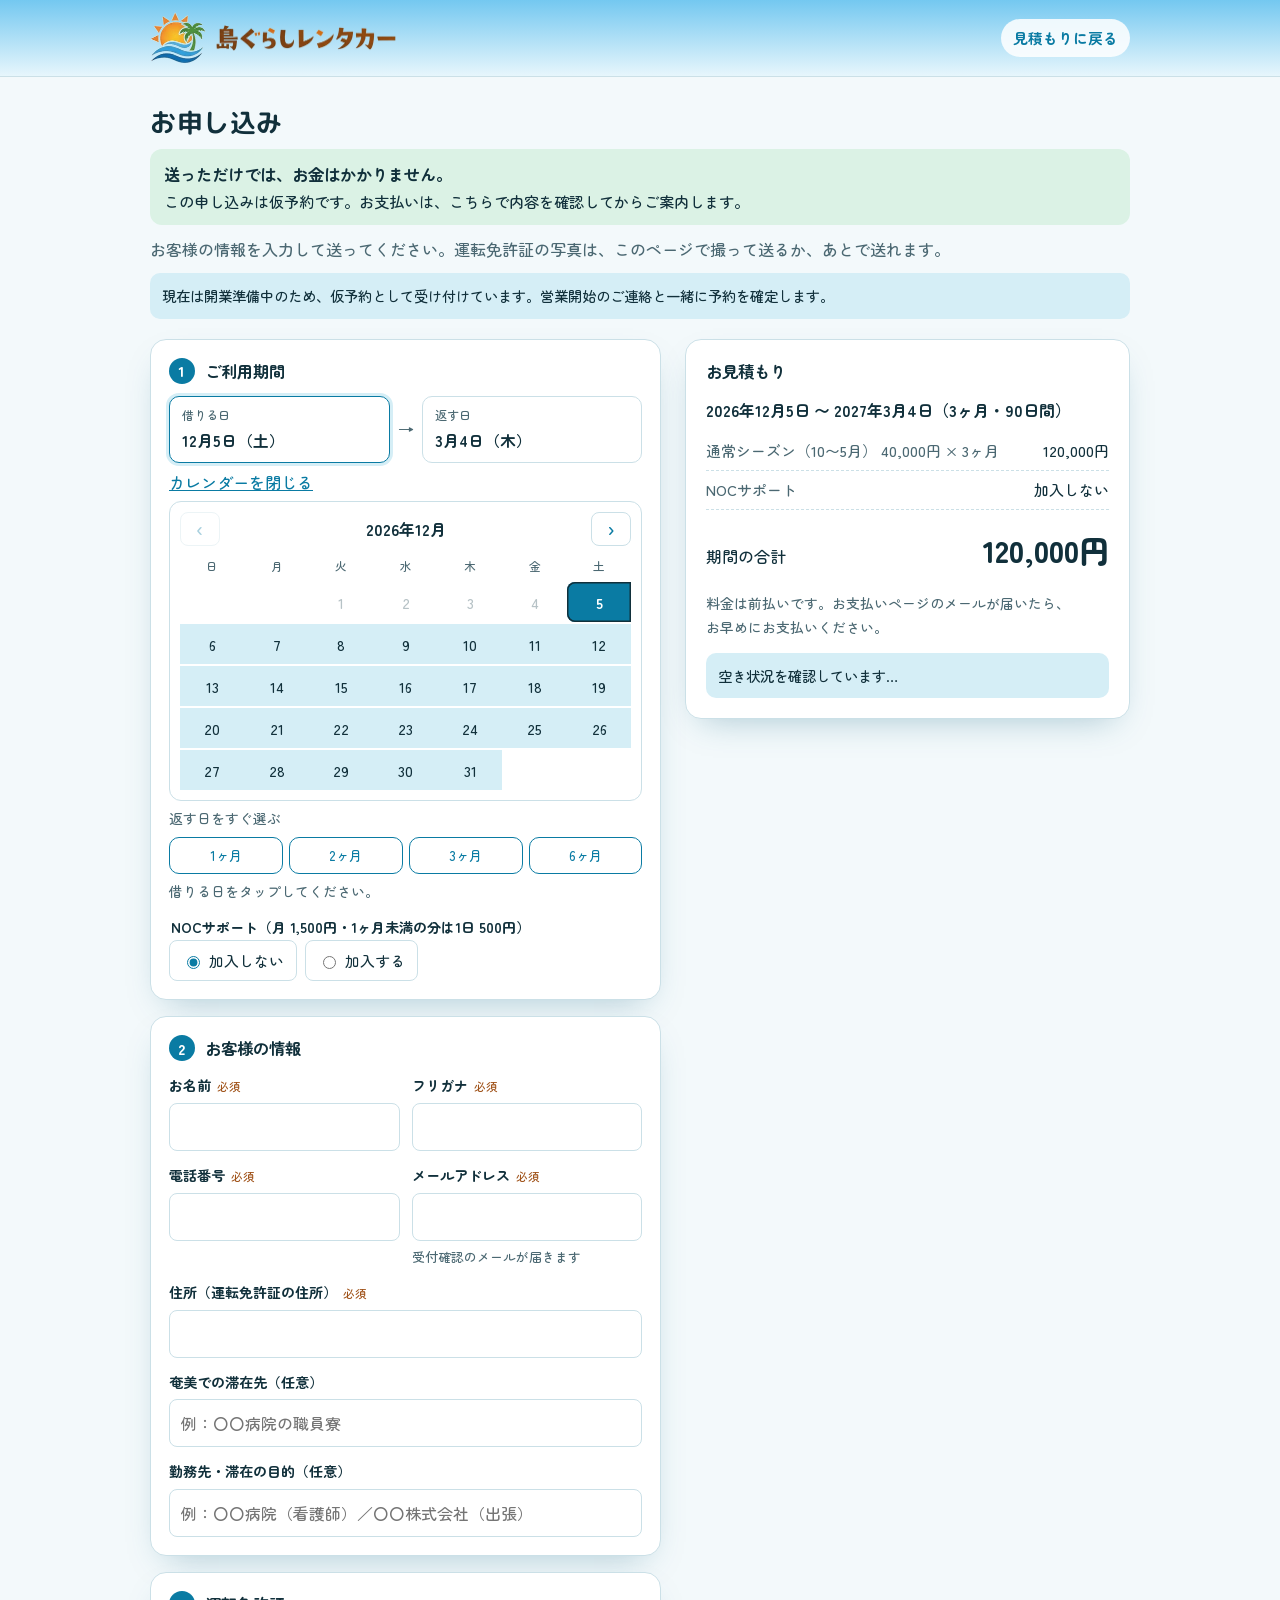
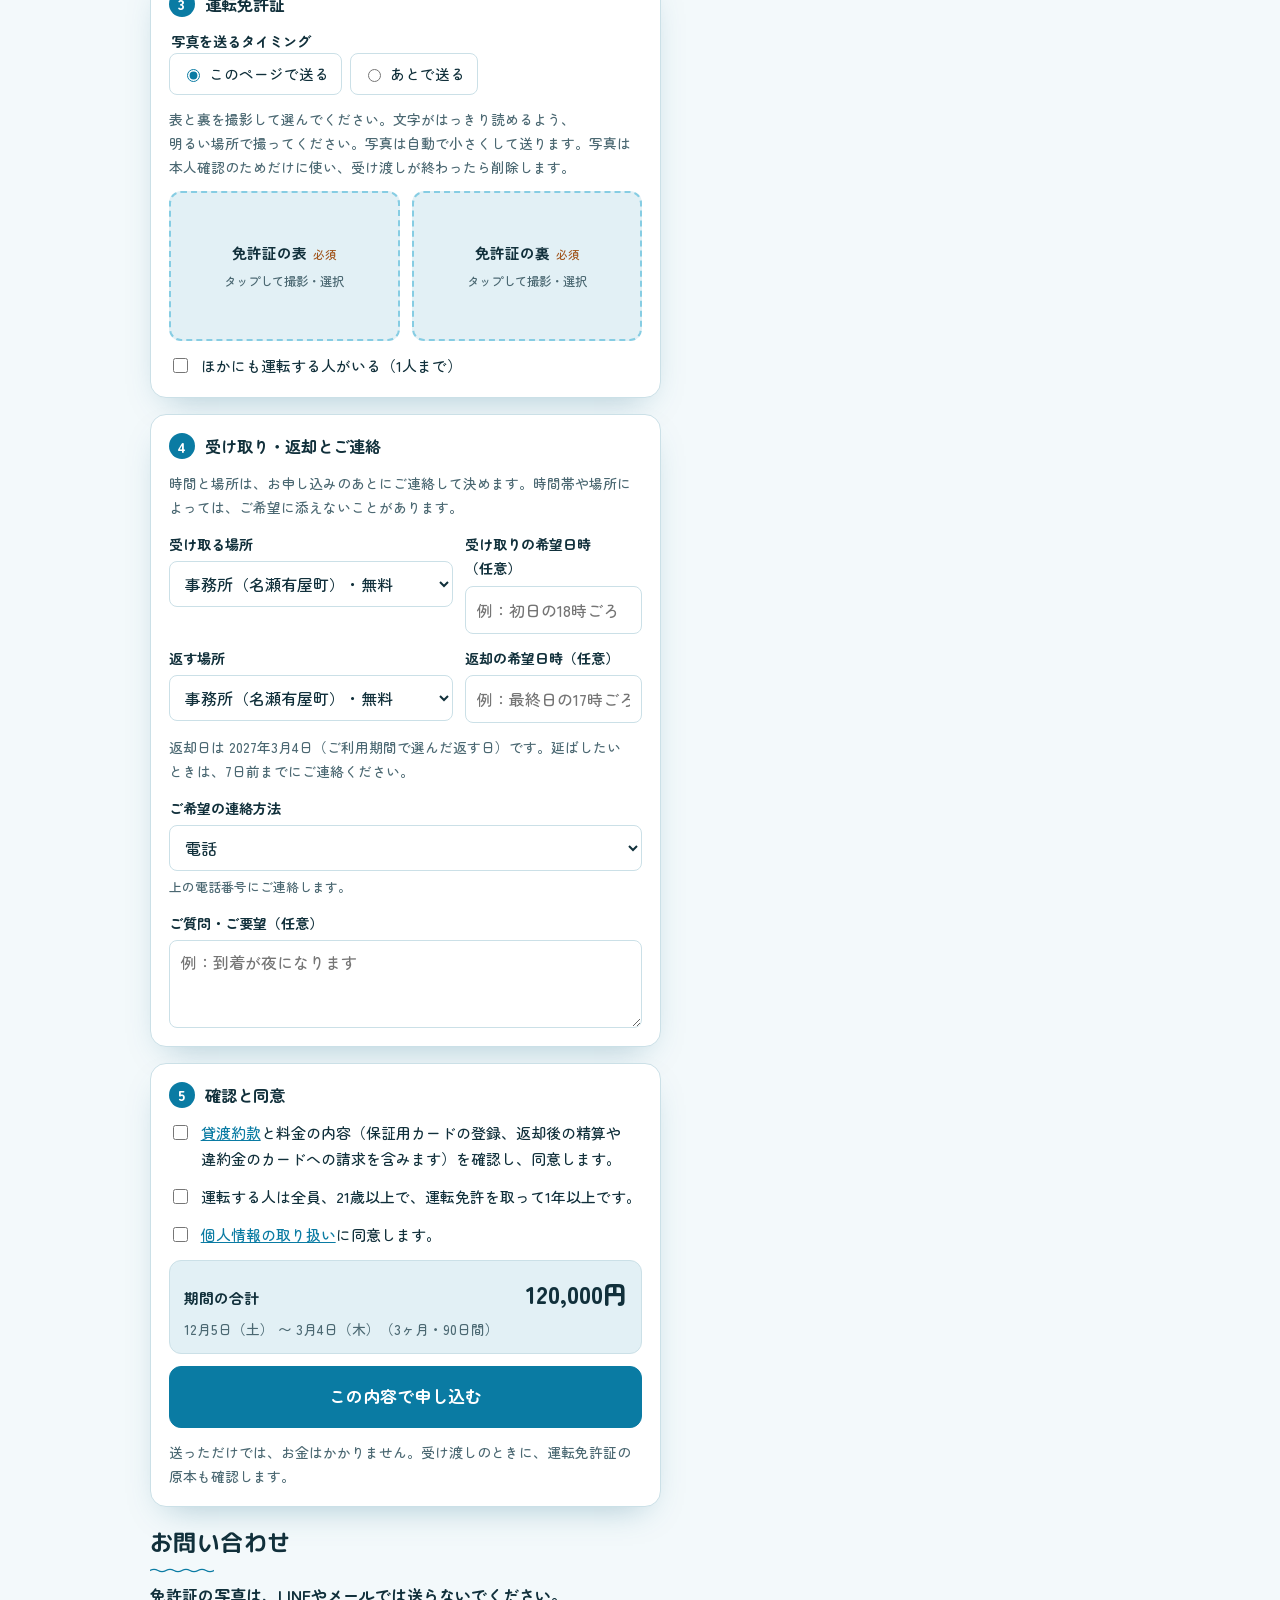
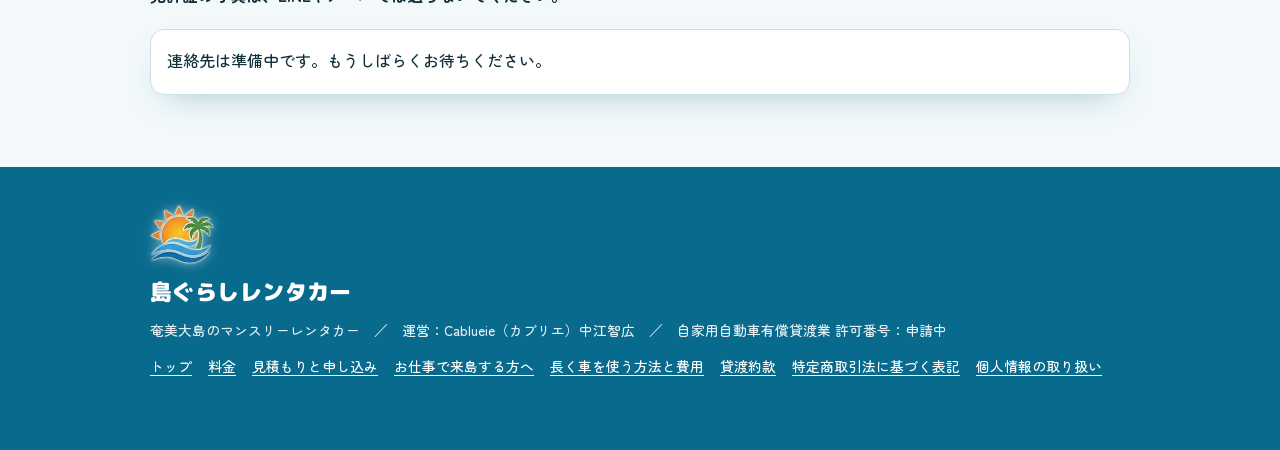
==== commit 34012309: "申し込みページを軽くした（お金がかからない一言・先に聞けるボタン・送信ボタンの上の合計・免許証あとで・勤務先は任意・入力の離脱を数える） Co-Authored-By: Claude Opus 5.5" ====
--- a/apply/index.html
+++ b/apply/index.html
@@ -20,15 +20,20 @@
 <link rel="preconnect" href="https://fonts.googleapis.com">
 <link rel="preconnect" href="https://fonts.gstatic.com" crossorigin>
 <link rel="stylesheet" href="https://fonts.googleapis.com/css2?family=M+PLUS+Rounded+1c:wght@700;800;900&amp;family=Montserrat:wght@800&amp;family=Zen+Maru+Gothic:wght@500;700;900&amp;family=IBM+Plex+Mono:wght@400;500&amp;display=swap">
-<link rel="stylesheet" href="../assets/site.css?v=20261102">
+<link rel="stylesheet" href="../assets/site.css?v=20261125">
 </head>
 <body class="subpage">
 <header class="topbar"><div class="wrap topbar-in"><a class="tb-brand" href="../"><img class="tb-emblem" src="../assets/mark-112.webp" width="56" height="51" alt=""><img class="tb-name-img" src="../assets/name-360.webp" width="360" height="53" alt="島ぐらしレンタカー"></a><a class="tb-link" href="../#request">見積もりに戻る</a></div></header>
 <main class="wrap apply-page" id="apply-page">
   <div class="apply-intro" id="apply-intro">
     <h1>お申し込み</h1>
-    <p class="muted">お客様の情報を入力して送ってください。運転免許証の表と裏の写真が必要です。写真は、このページで撮影できます。</p>
+    <p class="free-line"><strong>送っただけでは、お金はかかりません。</strong><span id="free-line-more">この申し込みは仮予約です。お支払いは、こちらで内容を確認してからご案内します。</span></p>
+    <p class="muted">お客様の情報を入力して送ってください。運転免許証の写真は、このページで撮って送るか、あとで送れます。</p>
     <div class="notice info" id="status-note" hidden></div>
+    <div class="ask-top" id="ask-top" hidden>
+      <span class="small">申し込む前に、気軽に聞いてください。</span>
+      <div class="ask-btns" id="ask-btns"></div>
+    </div>
   </div>
   <div class="req" id="req-area">
       <form id="req-form" class="apply" novalidate>
@@ -83,11 +88,20 @@
           </div>
           <div class="field"><label for="req-address">住所（運転免許証の住所）<span class="req-badge">必須</span></label><input type="text" id="req-address" autocomplete="street-address" required></div>
           <div class="field"><label for="req-stay">奄美での滞在先（任意）</label><input type="text" id="req-stay" placeholder="例：〇〇病院の職員寮"></div>
-          <div class="field"><label for="req-work">勤務先・滞在の目的<span class="req-badge">必須</span></label><input type="text" id="req-work" placeholder="例：〇〇病院（看護師）／〇〇株式会社（出張）" required></div>
+          <div class="field"><label for="req-work">勤務先・滞在の目的（任意）</label><input type="text" id="req-work" placeholder="例：〇〇病院（看護師）／〇〇株式会社（出張）"></div>
         </div>
 
         <div class="group" role="group" aria-labelledby="g3">
           <h3 class="group-h" id="g3"><span class="step">3</span>運転免許証</h3>
+          <fieldset class="field">
+            <legend>写真を送るタイミング</legend>
+            <div class="radios">
+              <label><input type="radio" name="lic-when" id="lic-now" value="now" checked>このページで送る</label>
+              <label><input type="radio" name="lic-when" id="lic-later" value="later">あとで送る</label>
+            </div>
+          </fieldset>
+          <div class="notice info" id="lic-later-note" hidden>申し込みのあと、写真を送るページのリンクをメールでお送りします（送った直後の画面にもボタンが出ます）。写真が届いて確認できたら、お支払いのご案内をお送りします。<strong>写真が届くまで、ご予約は確定しません。</strong>ほかに運転する人がいるときも、そのページから届け出られます。</div>
+          <div class="lic-now" id="lic-now-area">
           <p class="small muted">表と裏を撮影して選んでください。文字がはっきり読めるよう、明るい場所で撮ってください。写真は自動で小さくして送ります。写真は本人確認のためだけに使い、受け渡しが終わったら削除します。</p>
           <div class="uploads">
             <label class="upload" id="tile-front"><input type="file" id="lic-front" accept="image/*"><img alt="" hidden><span class="u-label">免許証の表<span class="req-badge">必須</span></span><span class="u-hint">タップして撮影・選択</span></label>
@@ -100,6 +114,7 @@
               <label class="upload" id="tile-d2front"><input type="file" id="d2-front" accept="image/*"><img alt="" hidden><span class="u-label">その人の免許証の表</span><span class="u-hint">タップして撮影・選択</span></label>
               <label class="upload" id="tile-d2back"><input type="file" id="d2-back" accept="image/*"><img alt="" hidden><span class="u-label">その人の免許証の裏</span><span class="u-hint">タップして撮影・選択</span></label>
             </div>
+          </div>
           </div>
         </div>
 
@@ -140,9 +155,13 @@
           <label class="check" id="agree-driver-row"><input type="checkbox" id="agree-driver"><span>運転する人は全員、21歳以上で、運転免許を取って1年以上です。</span></label>
           <label class="check" id="agree-privacy-row"><input type="checkbox" id="agree-privacy"><span><a href="../#privacy" target="_blank" rel="noopener">個人情報の取り扱い</a>に同意します。</span></label>
           <div class="hp" aria-hidden="true"><label for="req-website">この欄は空のままにしてください</label><input type="text" id="req-website" tabindex="-1" autocomplete="off"></div>
+          <div class="sum-bar" id="sum-bar" aria-live="polite">
+            <div class="sum-row"><span class="sum-k">期間の合計</span><strong id="sum-total">—</strong></div>
+            <span class="small muted" id="sum-sub">ご利用期間を選ぶと、合計が出ます。</span>
+          </div>
           <div class="form-error" id="form-error" role="alert" hidden></div>
           <button type="submit" class="btn big" id="req-submit">この内容で申し込む</button>
-          <p class="small muted">受け渡しのときに、運転免許証の原本も確認します。</p>
+          <p class="small muted">送っただけでは、お金はかかりません。受け渡しのときに、運転免許証の原本も確認します。</p>
         </div>
       </form>
 
@@ -174,6 +193,7 @@
         <p><span id="done-line-how"></span>受付番号「<span id="done-line-rid"></span>」を送ってください。こちらからはお客様のLINEを探せないため、先にメッセージをお願いします。</p>
         <a class="btn ghost" id="done-line-add" href="#" target="_blank" rel="noopener">LINEで友だち追加</a>
       </div>
+      <a class="btn big" id="done-docs" href="#" hidden>運転免許証の写真を送る</a>
       <a class="btn big" id="done-pay" href="#" hidden>お支払いに進む</a>
       <p class="small muted">メールが届かないときは、迷惑メールのフォルダを確認するか、下のお問い合わせ先にご連絡ください。</p>
     </div>
@@ -188,7 +208,7 @@
 </main>
 <footer class="site-foot"><div class="wrap foot-in"><img class="foot-emblem" src="../assets/mark-112.webp" width="64" height="59" alt="" loading="lazy"><strong>島ぐらしレンタカー</strong><span>奄美大島のマンスリーレンタカー　／　運営：Cablueie（カブリエ）中江智広　／　自家用自動車有償貸渡業 許可番号：<span data-license>申請中</span></span><nav class="foot-nav" aria-label="サイト内のリンク"><a href="../">トップ</a><a href="../#price">料金</a><a href="../#request">見積もりと申し込み</a><a href="../work/">お仕事で来島する方へ</a><a href="../guide/">長く車を使う方法と費用</a><a href="../terms/">貸渡約款</a><a href="../legal/">特定商取引法に基づく表記</a><a href="../#privacy">個人情報の取り扱い</a></nav></div></footer>
 <script src="../config.js"></script>
-<script src="../assets/booking.js?v=20261101"></script>
+<script src="../assets/booking.js?v=20261125"></script>
 <script src="../assets/shoot.js?v=20261101"></script>
 <script src="../assets/hit.js?v=20261101"></script>
 </body>
--- a/assets/site.css
+++ b/assets/site.css
@@ -623,3 +623,15 @@
 @media (min-width:421px){ .apply-page .two:has(select){grid-template-columns:minmax(0,1.6fr) minmax(0,1fr)} }
 @media (max-width:760px){ .apply-page .estimate{order:-1} }
 @media (max-width:400px){ .rs-v{white-space:normal} }
+/* apply page: 2026-11-25 お金がかからないこと・先に聞ける連絡先・送信ボタンの上の合計・免許証あとで */
+.free-line{display:grid;gap:2px;padding:12px 14px;border-radius:12px;background:var(--ok-soft);font-size:.95rem;line-height:1.6}
+.free-line strong{font-size:1.02rem}
+.ask-top{display:flex;flex-wrap:wrap;align-items:center;gap:8px 12px}
+.ask-btns{display:flex;flex-wrap:wrap;gap:8px}
+.btn.line{background:#048A3A;border-color:#048A3A;color:#fff}
+.lic-now{display:grid;gap:12px;min-width:0}
+.sum-bar{display:grid;gap:2px;padding:12px 14px;border:1px solid var(--line);border-radius:12px;background:var(--sunk)}
+.sum-row{display:flex;justify-content:space-between;align-items:baseline;gap:12px}
+.sum-k{font-weight:700;font-size:.92rem}
+.sum-bar strong{font-family:var(--font-display);font-size:1.5rem;font-weight:800;font-variant-numeric:tabular-nums}
+.sum-bar.warn{background:var(--warn-soft)}
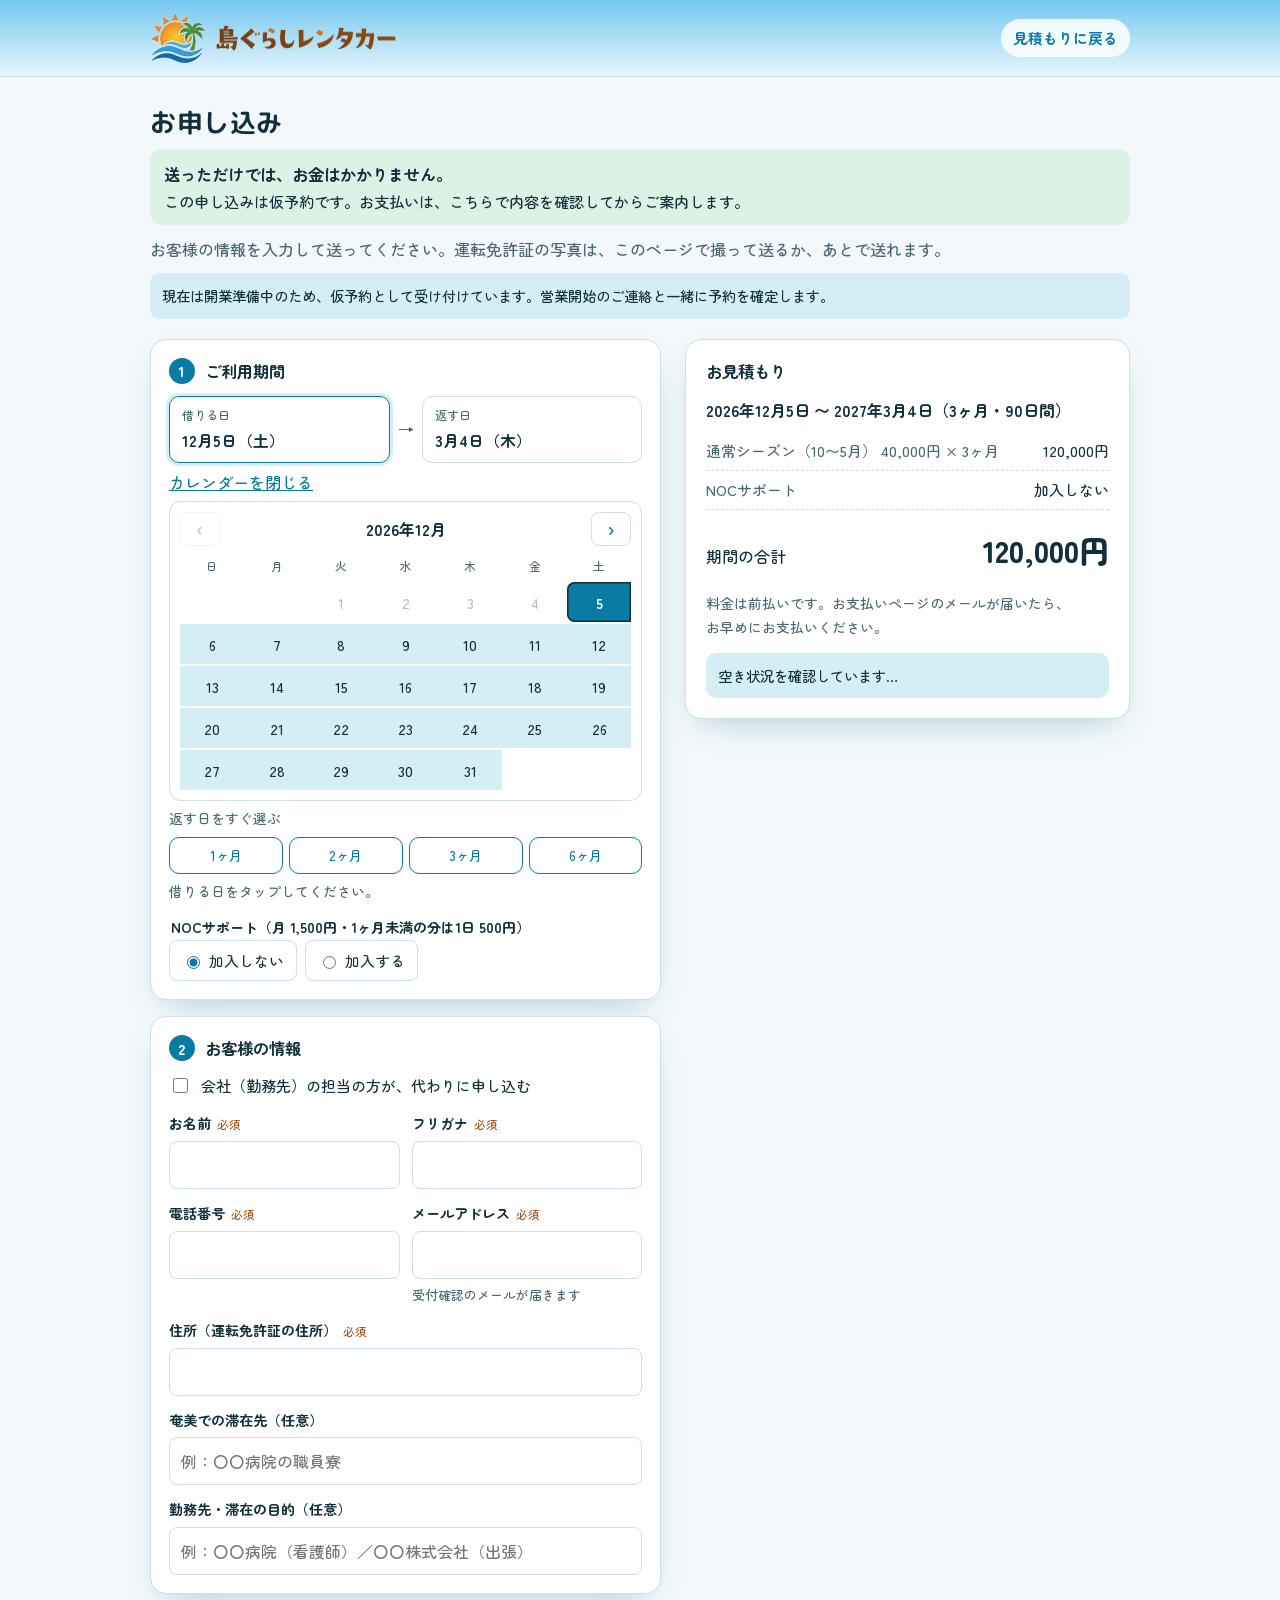
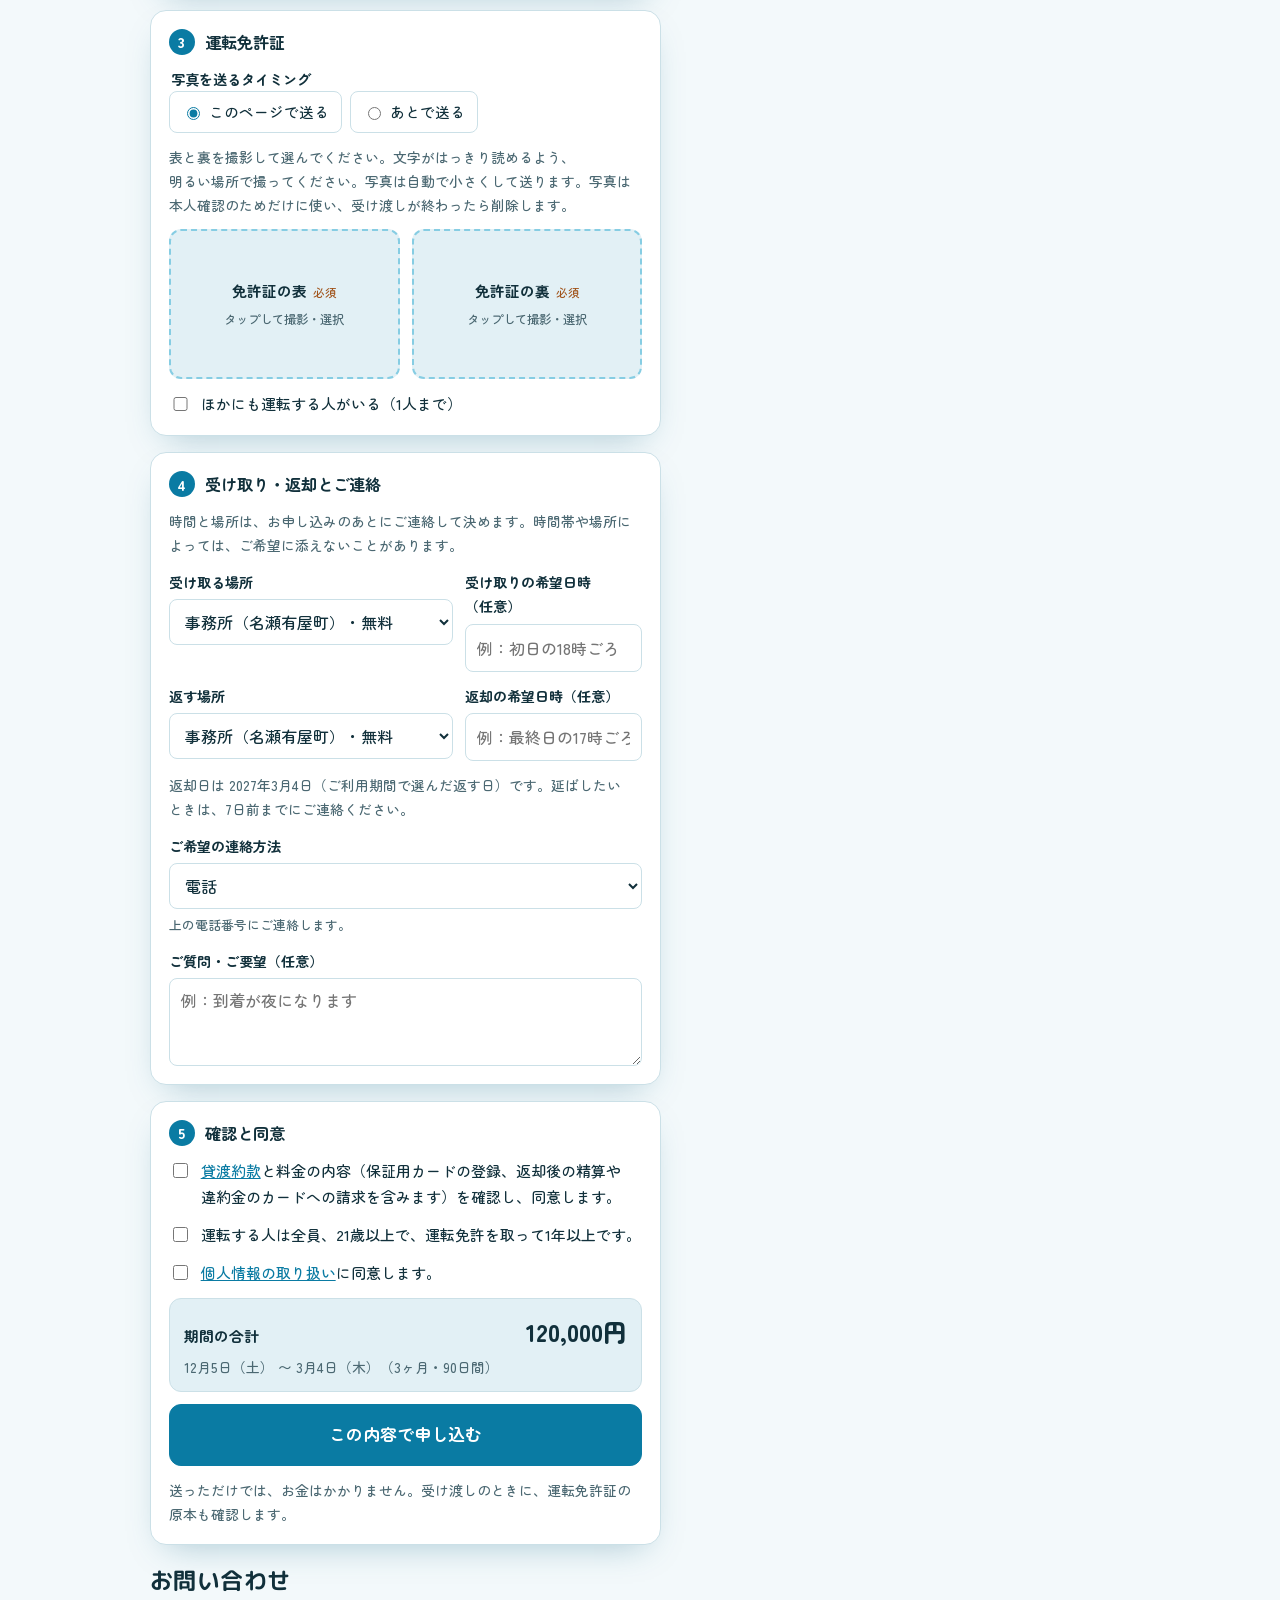
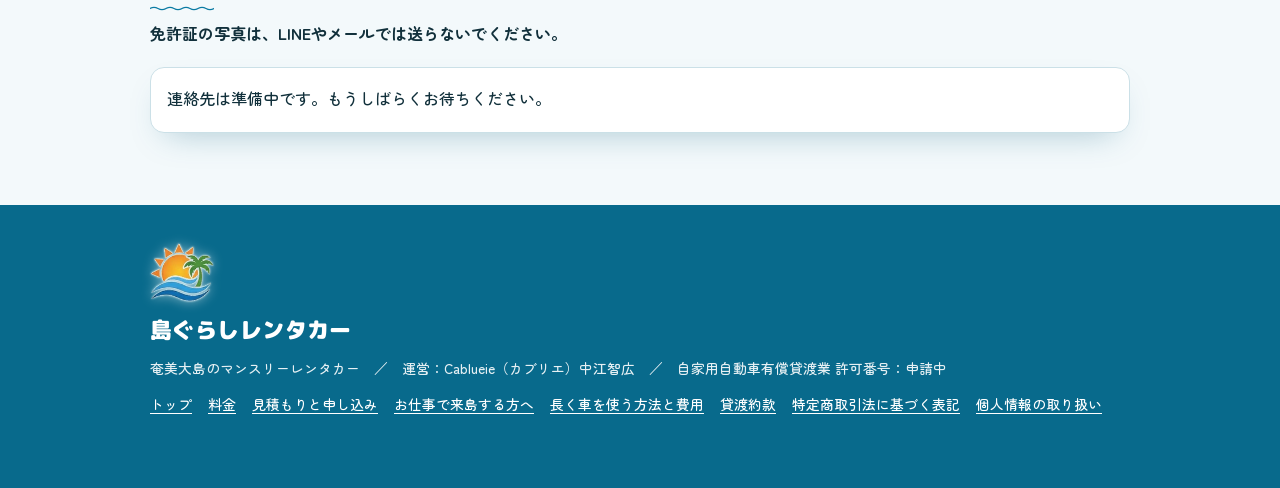
==== commit 748d3c68: "会社（勤務先）の担当の方が代わりに申し込むときだけ、車を使う方の携帯番号とメールアドレスを入れられるようにした Co-Authored-By: Claude Opus 5.5 <noreply@ant" ====
--- a/apply/index.html
+++ b/apply/index.html
@@ -78,6 +78,15 @@
 
         <div class="group" role="group" aria-labelledby="g2">
           <h3 class="group-h" id="g2"><span class="step">2</span>お客様の情報</h3>
+          <label class="check"><input type="checkbox" id="co-on"><span>会社（勤務先）の担当の方が、代わりに申し込む</span></label>
+          <div class="co-area" id="co-area" hidden>
+            <p class="small muted">お名前・フリガナ・住所は、車を使う方（借受人）のものを入れてください。電話番号とメールアドレスは、担当の方のものでかまいません（お支払いのご案内が届きます）。</p>
+            <div class="field"><label for="co-name">担当の方の会社名・お名前<span class="req-badge">必須</span></label><input type="text" id="co-name" autocomplete="organization" placeholder="例：〇〇株式会社 総務部 山田"></div>
+            <div class="two">
+              <div class="field"><label for="user-phone">車を使う方の携帯番号<span class="req-badge">必須</span></label><input type="tel" id="user-phone" inputmode="tel" autocomplete="off"></div>
+              <div class="field"><label for="user-email">車を使う方のメールアドレス<span class="req-badge">必須</span></label><input type="email" id="user-email" autocomplete="off"><span class="hint">受け取りのご案内と貸渡証が届きます。スマホで見られるアドレスにしてください</span></div>
+            </div>
+          </div>
           <div class="two">
             <div class="field"><label for="req-name">お名前<span class="req-badge">必須</span></label><input type="text" id="req-name" autocomplete="name" required></div>
             <div class="field"><label for="req-kana">フリガナ<span class="req-badge">必須</span></label><input type="text" id="req-kana" required></div>
--- a/assets/site.css
+++ b/assets/site.css
@@ -635,3 +635,4 @@
 .sum-k{font-weight:700;font-size:.92rem}
 .sum-bar strong{font-family:var(--font-display);font-size:1.5rem;font-weight:800;font-variant-numeric:tabular-nums}
 .sum-bar.warn{background:var(--warn-soft)}
+.co-area{display:grid;gap:12px;padding:12px 14px;border-radius:12px;background:var(--sunk);min-width:0}
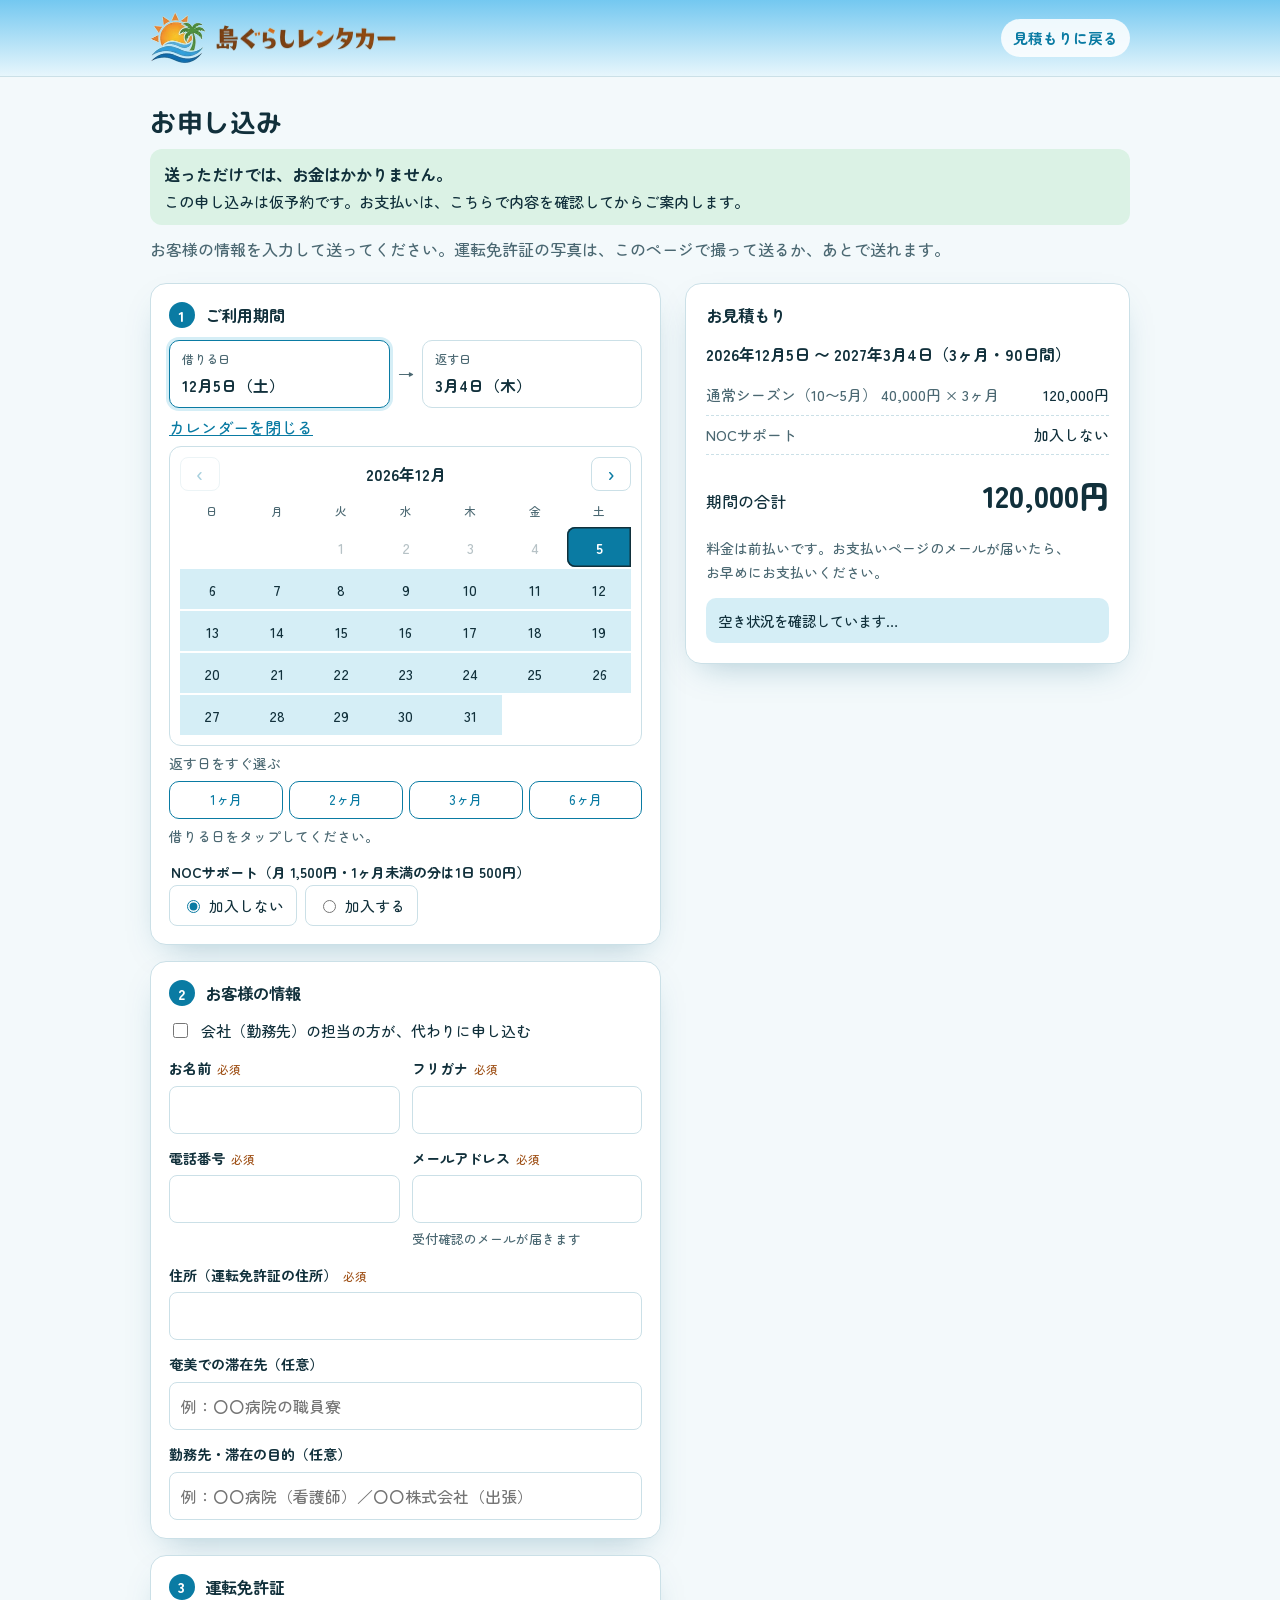
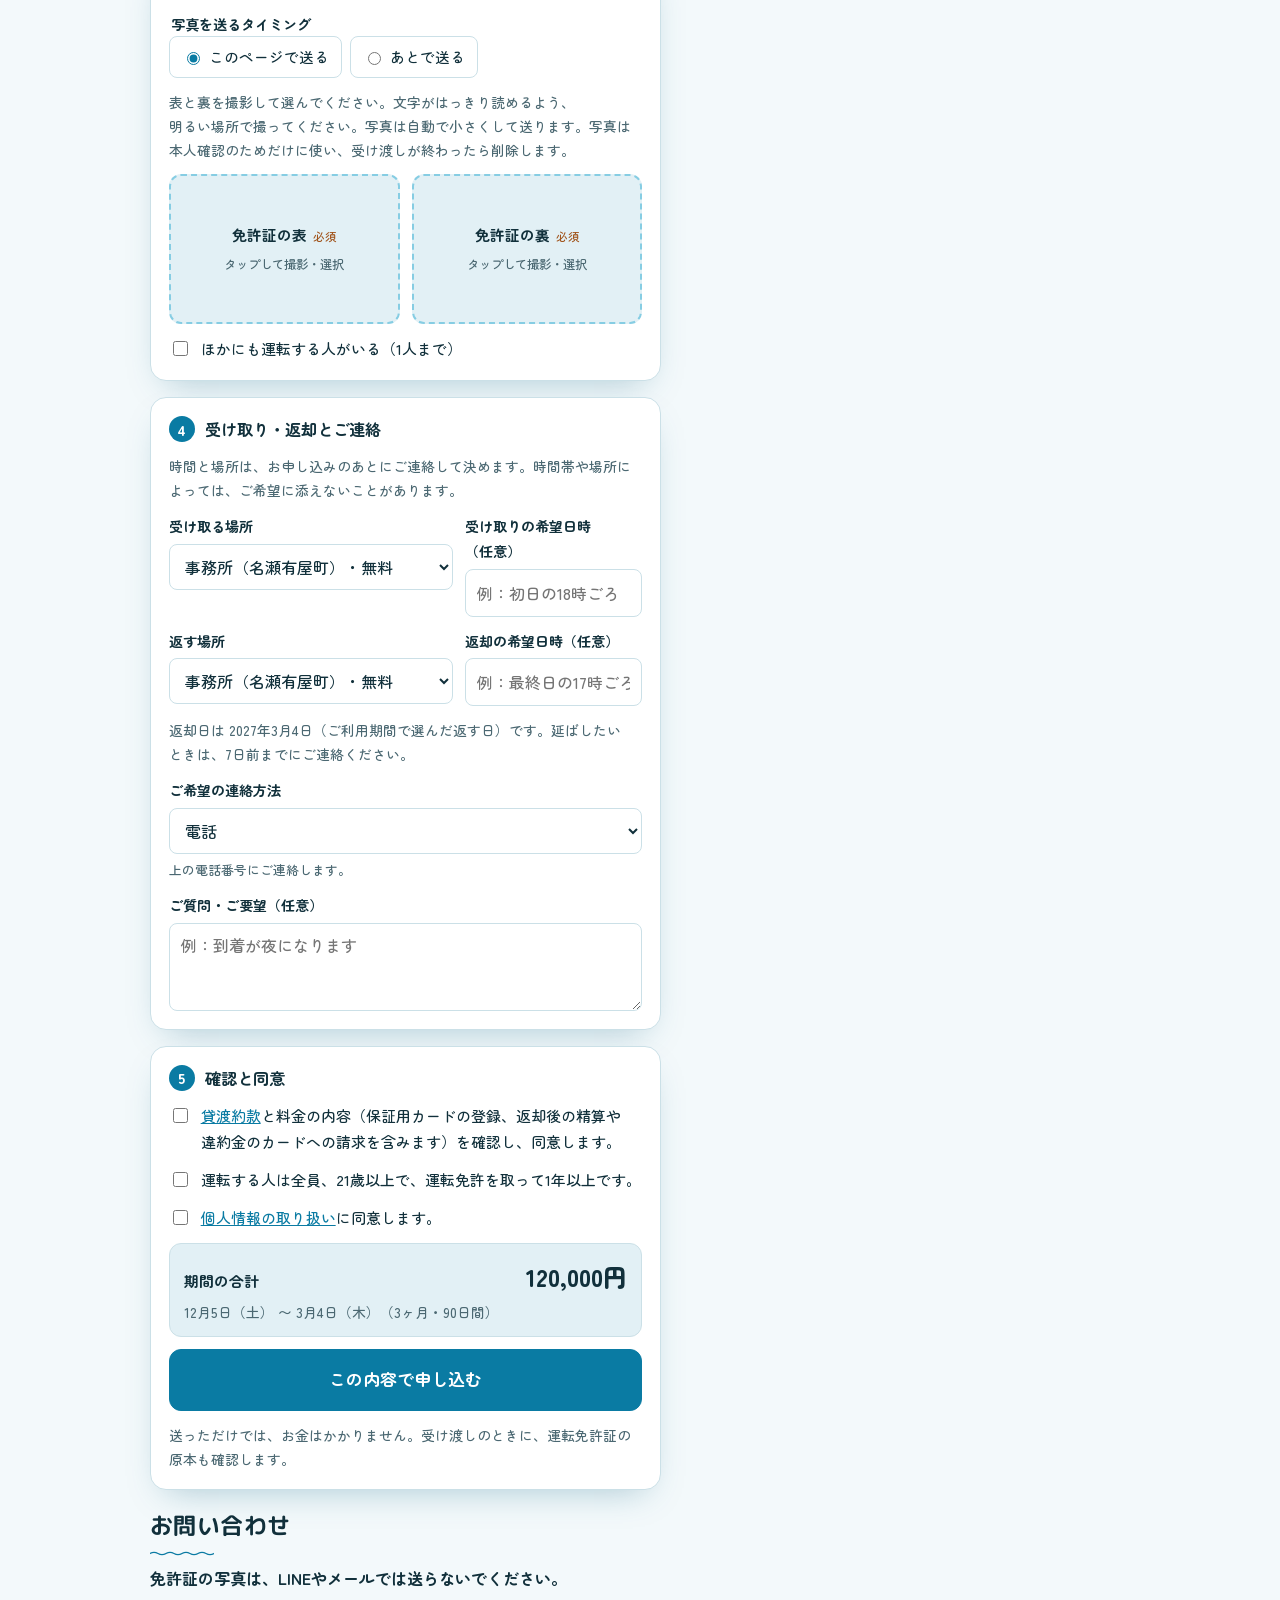
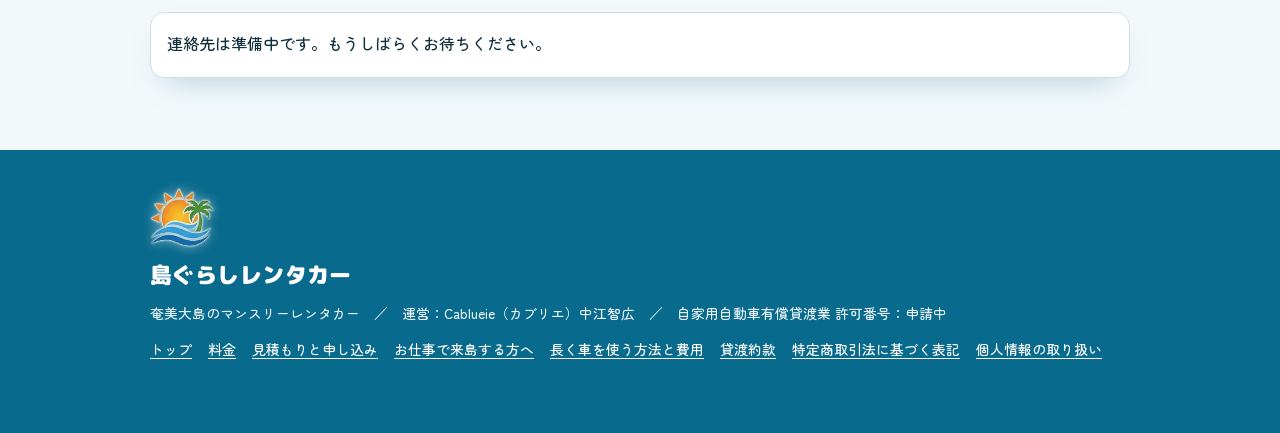
==== commit c75c084e: "「開業準備中」の表記と、12月からの仮予約のお知らせを消した Co-Authored-By: Claude Opus 5.5 <noreply@anthropic.com>" ====
--- a/apply/index.html
+++ b/apply/index.html
@@ -217,7 +217,7 @@
 </main>
 <footer class="site-foot"><div class="wrap foot-in"><img class="foot-emblem" src="../assets/mark-112.webp" width="64" height="59" alt="" loading="lazy"><strong>島ぐらしレンタカー</strong><span>奄美大島のマンスリーレンタカー　／　運営：Cablueie（カブリエ）中江智広　／　自家用自動車有償貸渡業 許可番号：<span data-license>申請中</span></span><nav class="foot-nav" aria-label="サイト内のリンク"><a href="../">トップ</a><a href="../#price">料金</a><a href="../#request">見積もりと申し込み</a><a href="../work/">お仕事で来島する方へ</a><a href="../guide/">長く車を使う方法と費用</a><a href="../terms/">貸渡約款</a><a href="../legal/">特定商取引法に基づく表記</a><a href="../#privacy">個人情報の取り扱い</a></nav></div></footer>
 <script src="../config.js"></script>
-<script src="../assets/booking.js?v=20261125"></script>
+<script src="../assets/booking.js?v=20261126"></script>
 <script src="../assets/shoot.js?v=20261101"></script>
 <script src="../assets/hit.js?v=20261101"></script>
 </body>
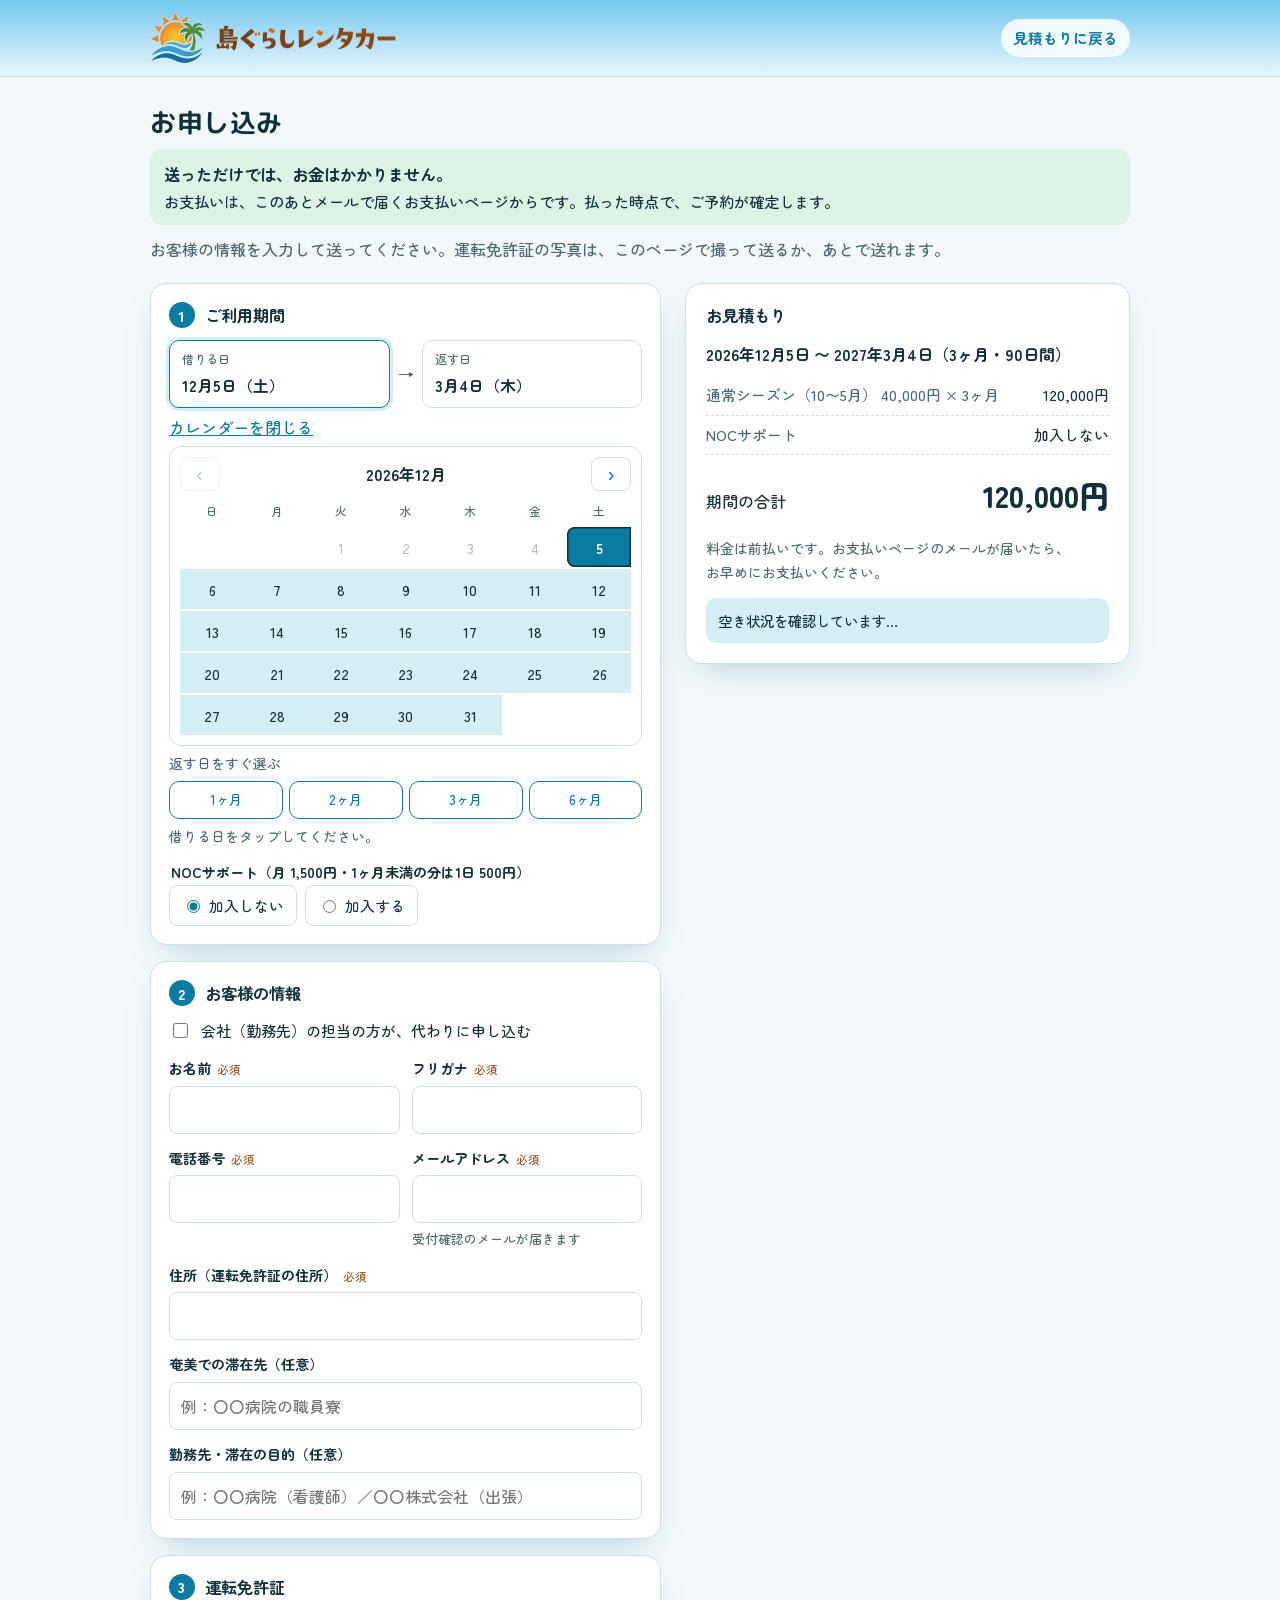
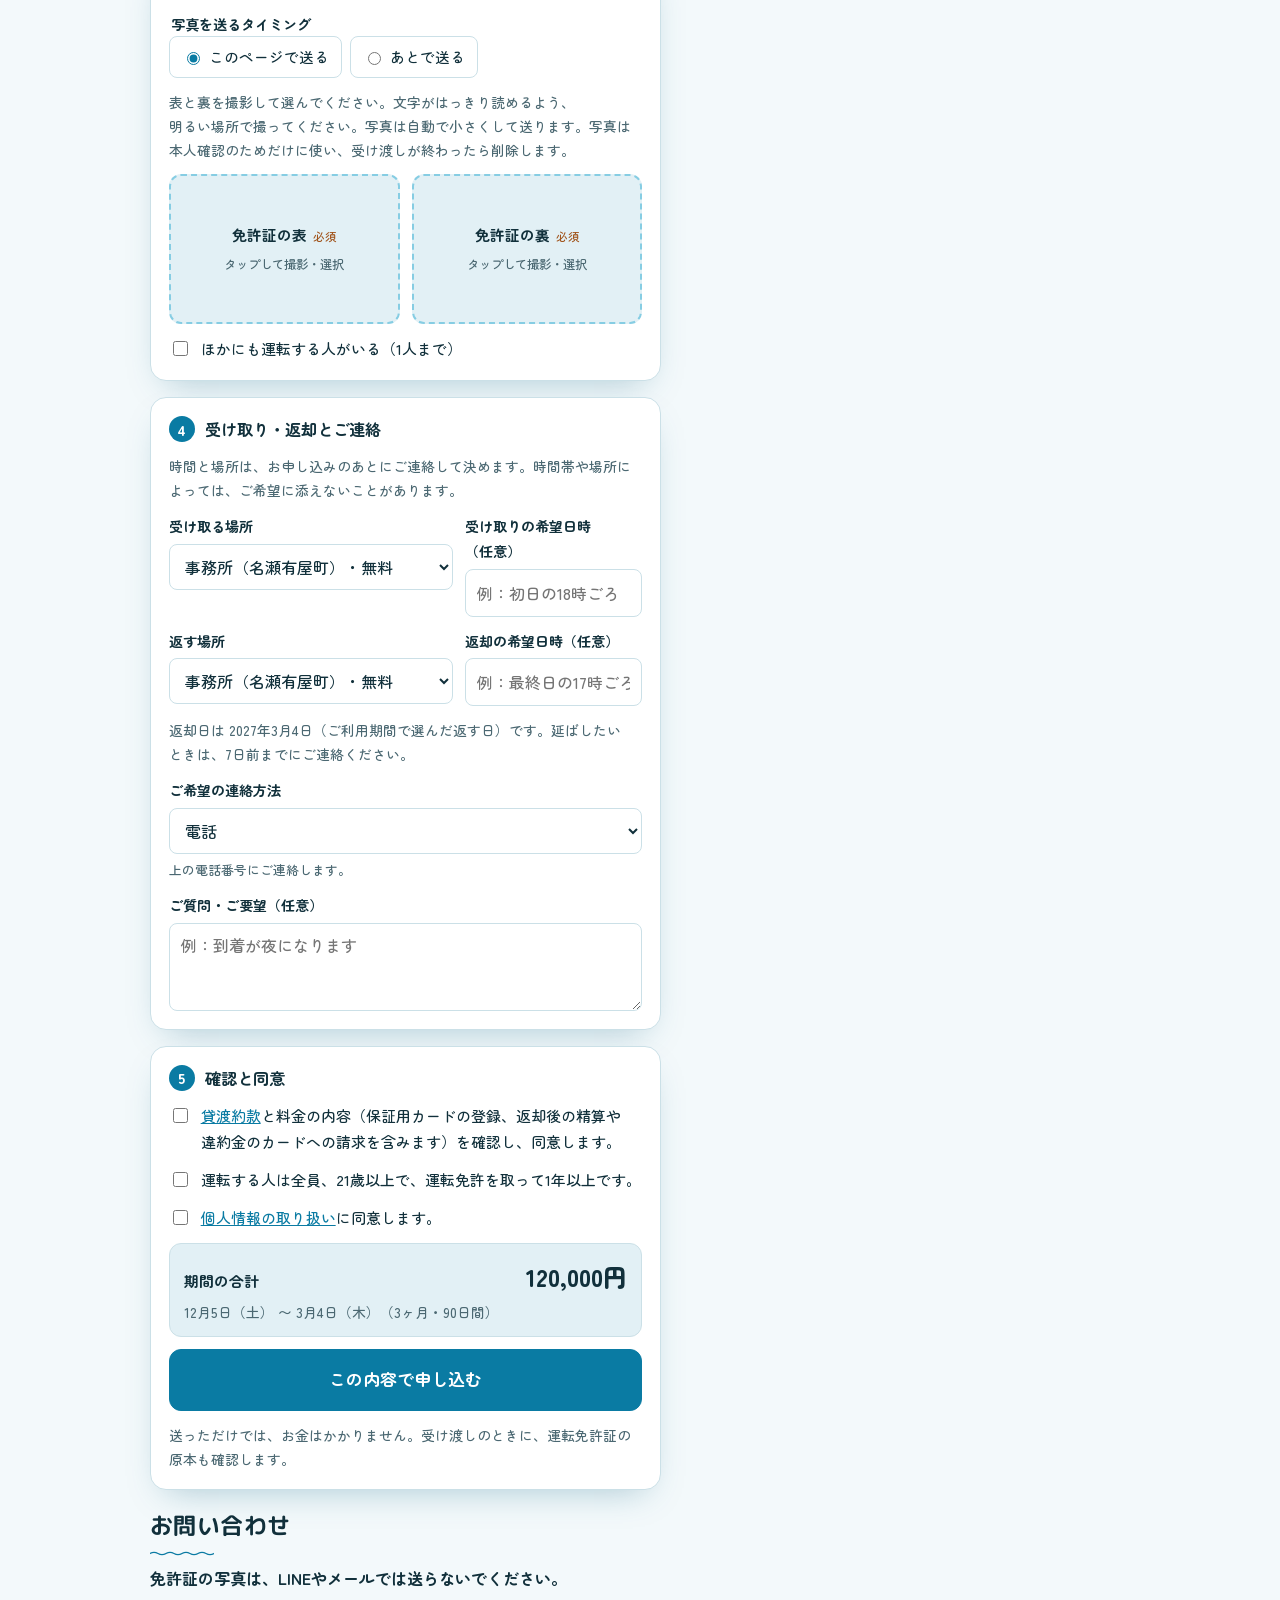
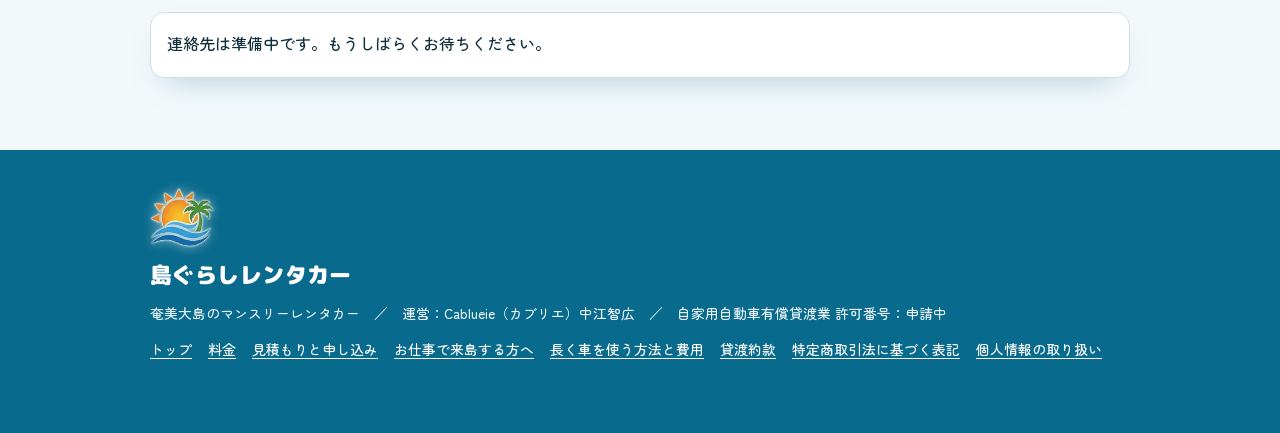
==== commit 3d13a3b8: "申し込みページを開いた直後にも「開業準備中」「仮予約」の文が出ないようにした Co-Authored-By: Claude Opus 5.5 <noreply@anthropic.com>" ====
--- a/apply/index.html
+++ b/apply/index.html
@@ -27,7 +27,7 @@
 <main class="wrap apply-page" id="apply-page">
   <div class="apply-intro" id="apply-intro">
     <h1>お申し込み</h1>
-    <p class="free-line"><strong>送っただけでは、お金はかかりません。</strong><span id="free-line-more">この申し込みは仮予約です。お支払いは、こちらで内容を確認してからご案内します。</span></p>
+    <p class="free-line"><strong>送っただけでは、お金はかかりません。</strong><span id="free-line-more">お支払いは、このあとメールで届くお支払いページからです。払った時点で、ご予約が確定します。</span></p>
     <p class="muted">お客様の情報を入力して送ってください。運転免許証の写真は、このページで撮って送るか、あとで送れます。</p>
     <div class="notice info" id="status-note" hidden></div>
     <div class="ask-top" id="ask-top" hidden>
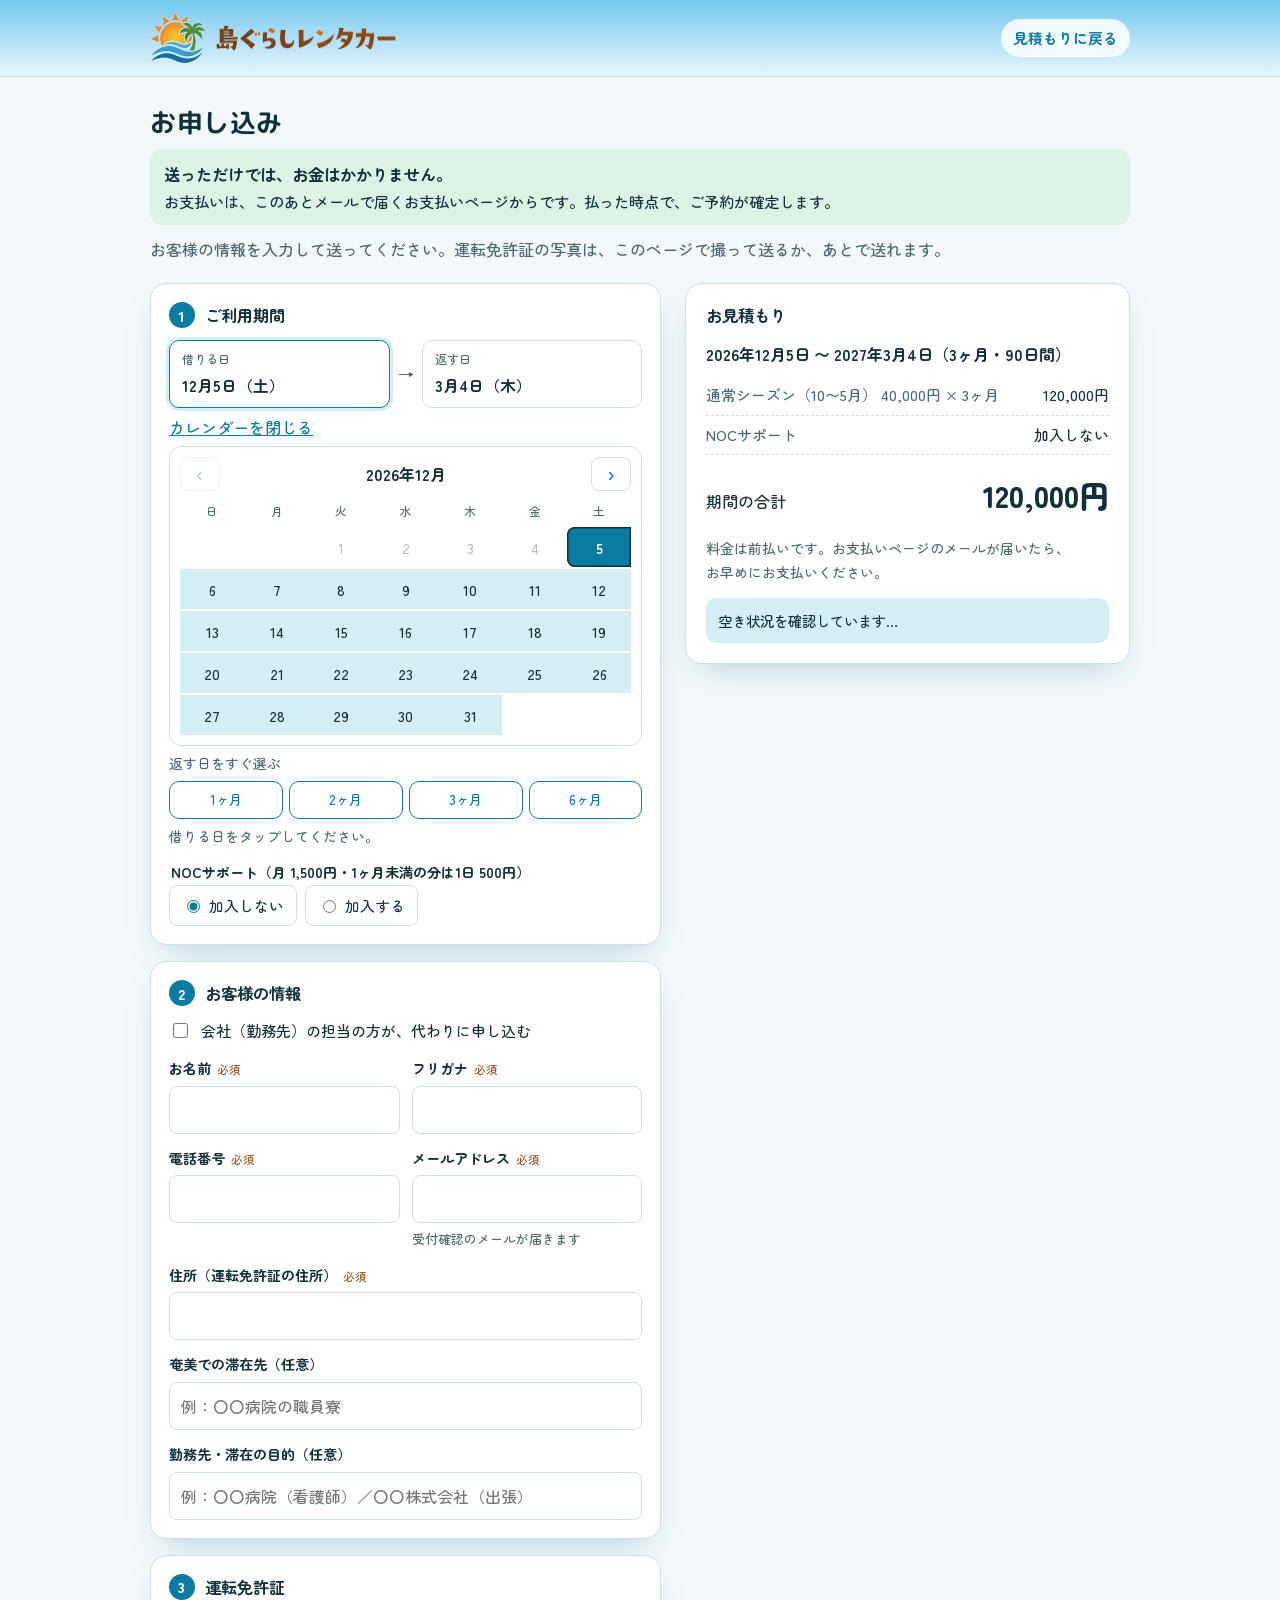
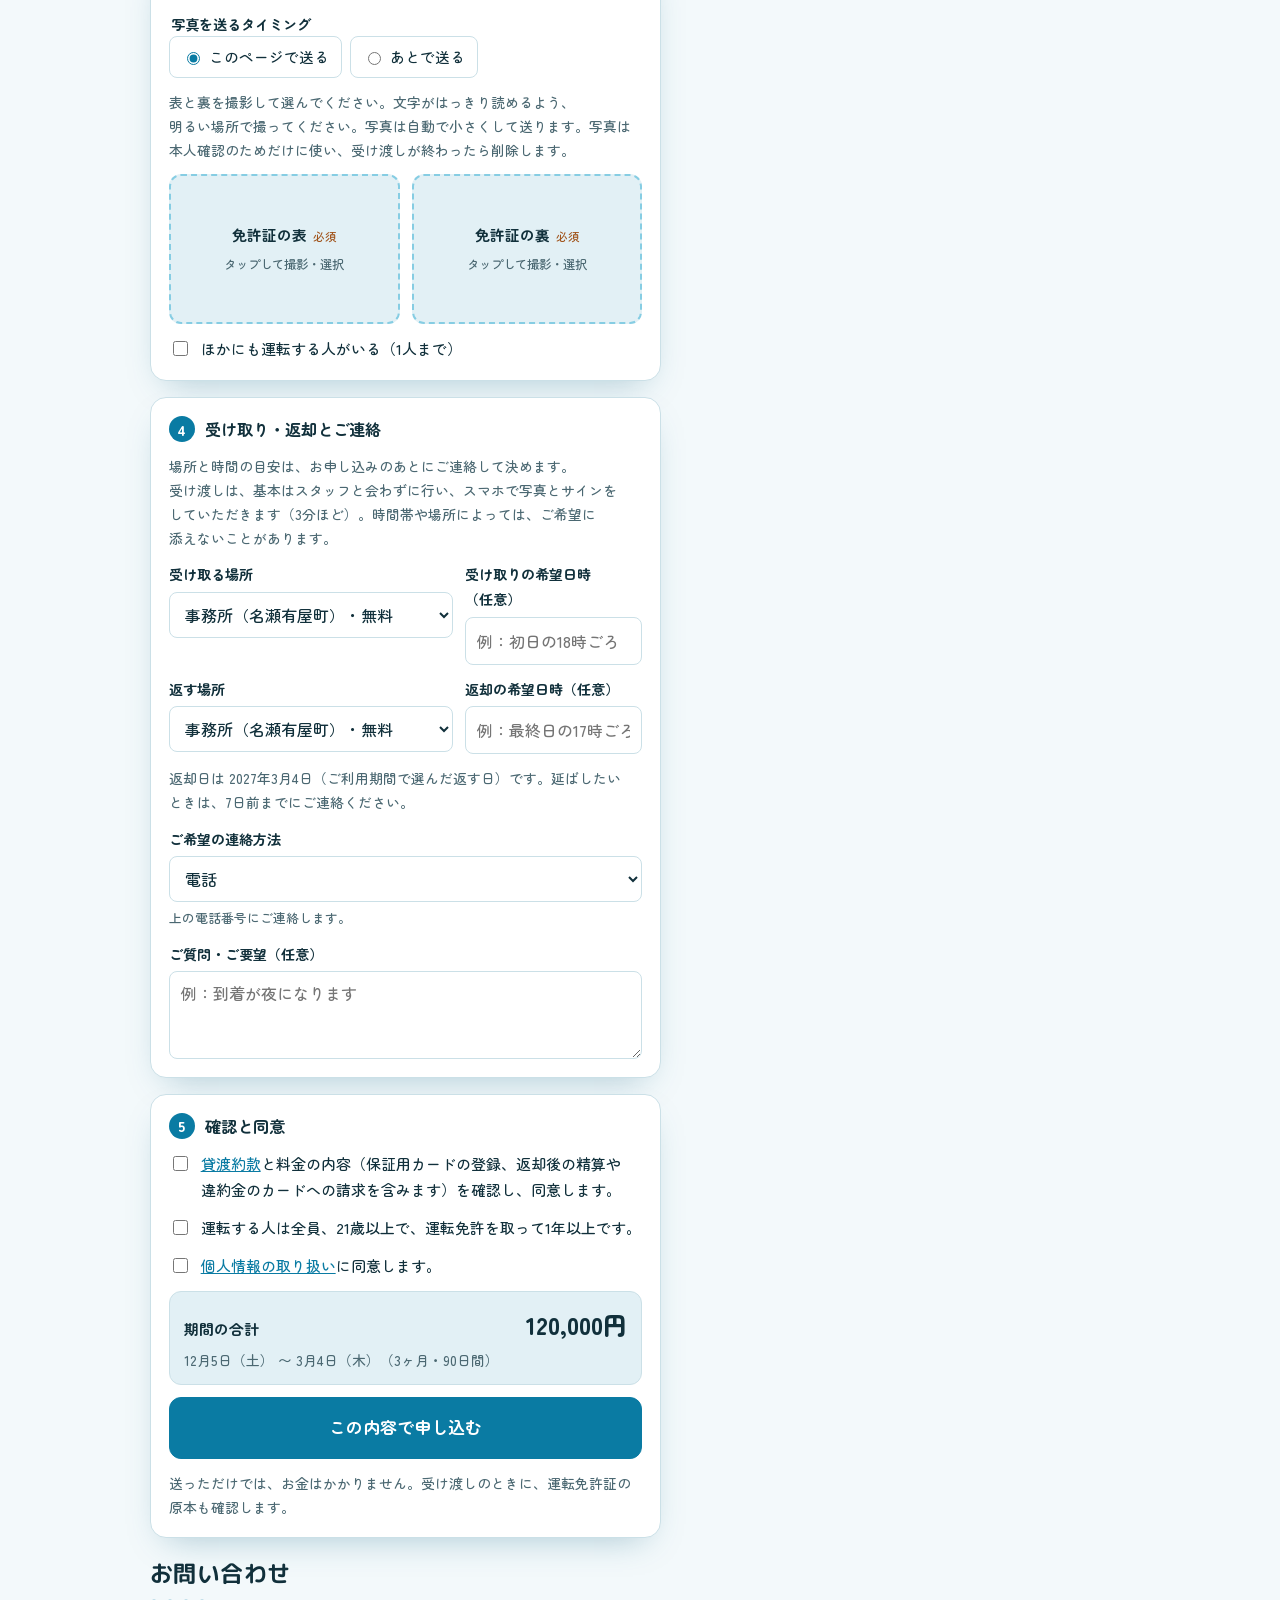
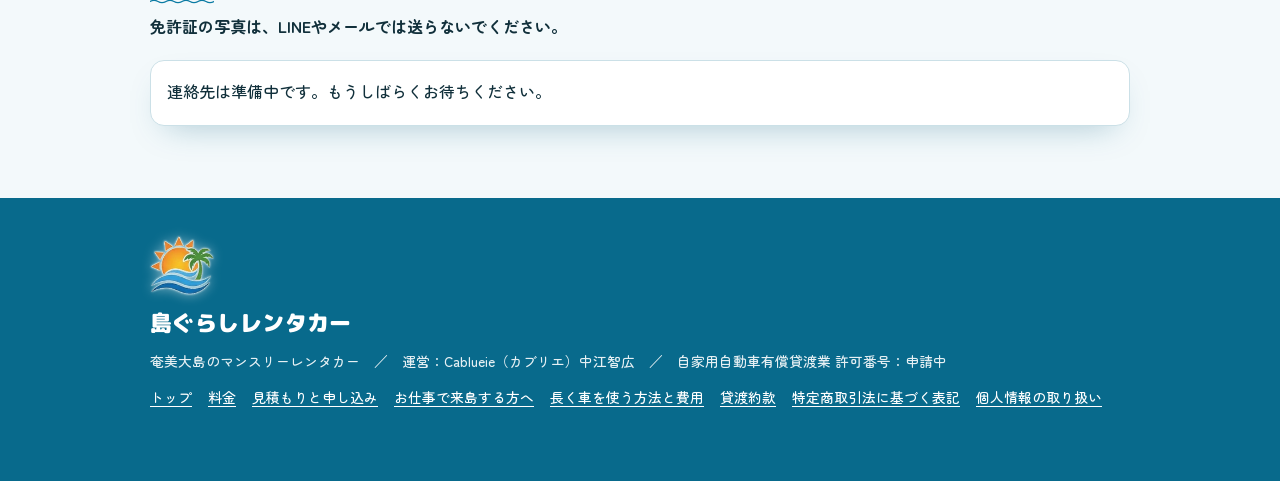
==== commit 1da1bc6d: "受け渡しは基本スタッフと会わずにスマホで行うことを、よくある質問・申し込みページ・各ページの案内に書いた Co-Authored-By: Claude Opus 5.5 <noreply@anthro" ====
--- a/apply/index.html
+++ b/apply/index.html
@@ -129,7 +129,7 @@
 
         <div class="group" role="group" aria-labelledby="g4">
           <h3 class="group-h" id="g4"><span class="step">4</span>受け取り・返却とご連絡</h3>
-          <p class="small muted">時間と場所は、お申し込みのあとにご連絡して決めます。時間帯や場所によっては、ご希望に添えないことがあります。</p>
+          <p class="small muted">場所と時間の目安は、お申し込みのあとにご連絡して決めます。受け渡しは、基本はスタッフと会わずに行い、スマホで写真とサインをしていただきます（3分ほど）。時間帯や場所によっては、ご希望に添えないことがあります。</p>
           <div class="two">
             <div class="field"><label for="req-handover">受け取る場所</label>
               <select id="req-handover">
@@ -217,7 +217,7 @@
 </main>
 <footer class="site-foot"><div class="wrap foot-in"><img class="foot-emblem" src="../assets/mark-112.webp" width="64" height="59" alt="" loading="lazy"><strong>島ぐらしレンタカー</strong><span>奄美大島のマンスリーレンタカー　／　運営：Cablueie（カブリエ）中江智広　／　自家用自動車有償貸渡業 許可番号：<span data-license>申請中</span></span><nav class="foot-nav" aria-label="サイト内のリンク"><a href="../">トップ</a><a href="../#price">料金</a><a href="../#request">見積もりと申し込み</a><a href="../work/">お仕事で来島する方へ</a><a href="../guide/">長く車を使う方法と費用</a><a href="../terms/">貸渡約款</a><a href="../legal/">特定商取引法に基づく表記</a><a href="../#privacy">個人情報の取り扱い</a></nav></div></footer>
 <script src="../config.js"></script>
-<script src="../assets/booking.js?v=20261126"></script>
+<script src="../assets/booking.js?v=20261126c"></script>
 <script src="../assets/shoot.js?v=20261101"></script>
 <script src="../assets/hit.js?v=20261101"></script>
 </body>
--- a/assets/site.css
+++ b/assets/site.css
@@ -123,25 +123,27 @@
 /* availability */
 .avail-summary{display:flex;gap:12px 20px;flex-wrap:wrap;align-items:baseline}
 .avail-summary strong{font-size:1.15rem}
-.year{background:var(--surface);border:1px solid var(--line);border-radius:14px;box-shadow:var(--shadow);padding:16px 16px 12px;display:grid;gap:7px;overflow-x:auto}
-.mrow{display:grid;grid-template-columns:4.6em minmax(0,1fr);gap:10px;align-items:center;min-width:290px}
+.year{background:var(--surface);border:1px solid var(--line);border-radius:14px;box-shadow:var(--shadow);padding:16px 12px 12px;display:grid;gap:7px;overflow-x:auto}
+.mrow{display:grid;grid-template-columns:3.9em minmax(0,1fr);gap:8px;align-items:center;min-width:290px}
 .mlabel{font-family:var(--font-data);font-size:.76rem;color:var(--muted);white-space:nowrap}
 .mlabel b{color:var(--ink);font-weight:500}
 .days{display:grid;grid-template-columns:repeat(31,minmax(0,1fr));gap:2px}
-.d{aspect-ratio:1;border-radius:2px;background:var(--sunk)}
+/* 点は、ラベルと余白をつめた分だけ大きくする（PCでは11pxまで） */
+.d{aspect-ratio:1;max-width:11px;border-radius:50%;background:var(--sunk)}
 .d.booked{background:var(--sea)}
-.d.hold{background:repeating-linear-gradient(135deg,var(--hold) 0 2px,var(--sunk) 2px 4px)}
+.d.hold{background:var(--hold)}
+.ticks .days{align-items:end}
+.ticks .days span{font-family:var(--font-data);font-size:.68rem;line-height:1;color:var(--muted);white-space:nowrap} /* 数字は月の表示と同じ書体 */
 .d.past{opacity:.3}
 .d.today{outline:1.5px solid var(--ink);outline-offset:1px}
 .d.pick{background:var(--pick)}
 .d.pick.booked,.d.pick.hold{box-shadow:inset 0 0 0 2px var(--warn)}
-.legend{display:flex;gap:14px;flex-wrap:wrap;font-size:.8rem;color:var(--muted)}
+.legend{display:flex;gap:6px 12px;flex-wrap:wrap;font-size:.8rem;color:var(--muted)}
 .legend span{display:inline-flex;align-items:center;gap:6px}
-.legend i{width:11px;height:11px;border-radius:2px;display:inline-block;background:var(--sunk)}
+.legend i{width:11px;height:11px;border-radius:999px;display:inline-block;background:var(--sunk)}
 .legend i.booked{background:var(--sea)}
-.legend i.hold{background:repeating-linear-gradient(135deg,var(--hold) 0 2px,var(--sunk) 2px 4px)}
+.legend i.hold{background:var(--hold)}
 .legend i.pick{background:var(--pick)}
-.booked-list{margin:0;padding:0;list-style:none;display:grid;gap:4px;font-size:.9rem}
 
 /* request */
 .req{display:grid;grid-template-columns:minmax(0,1.15fr) minmax(0,1fr);gap:24px;align-items:start}
